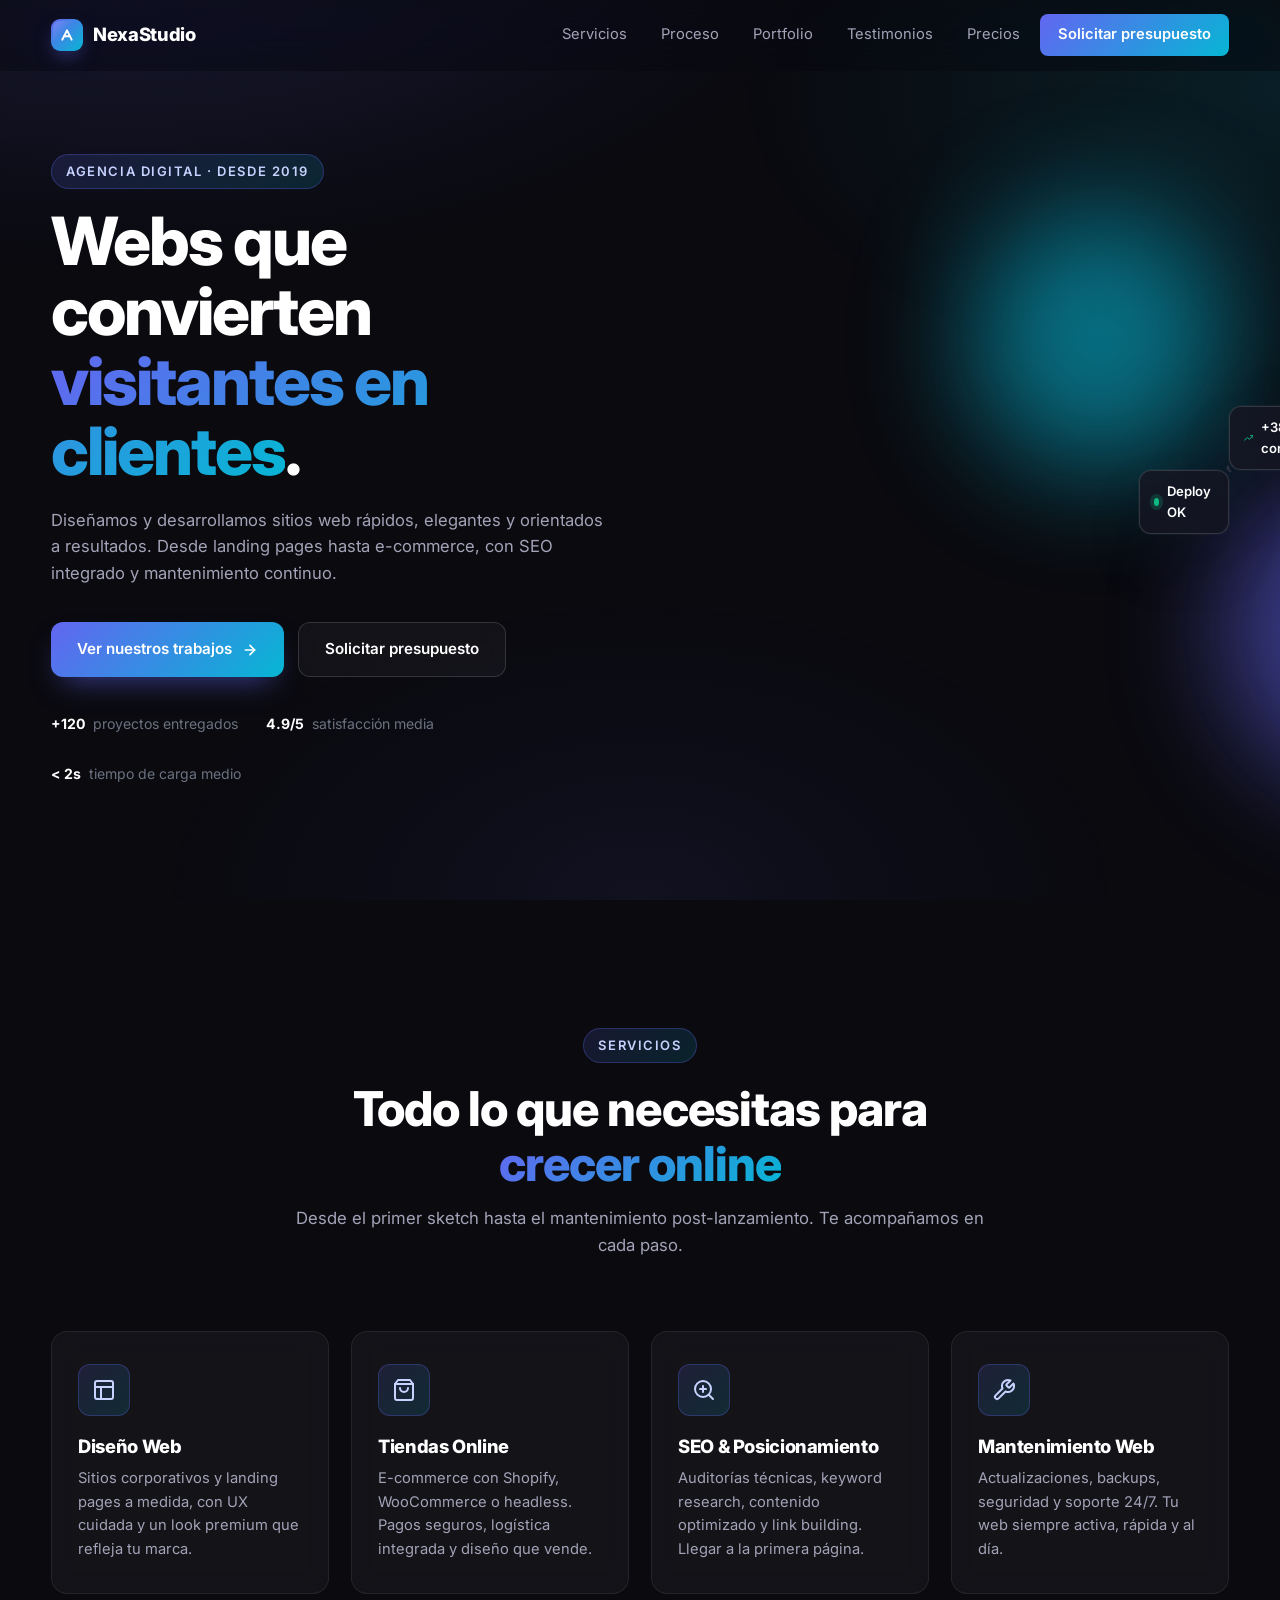
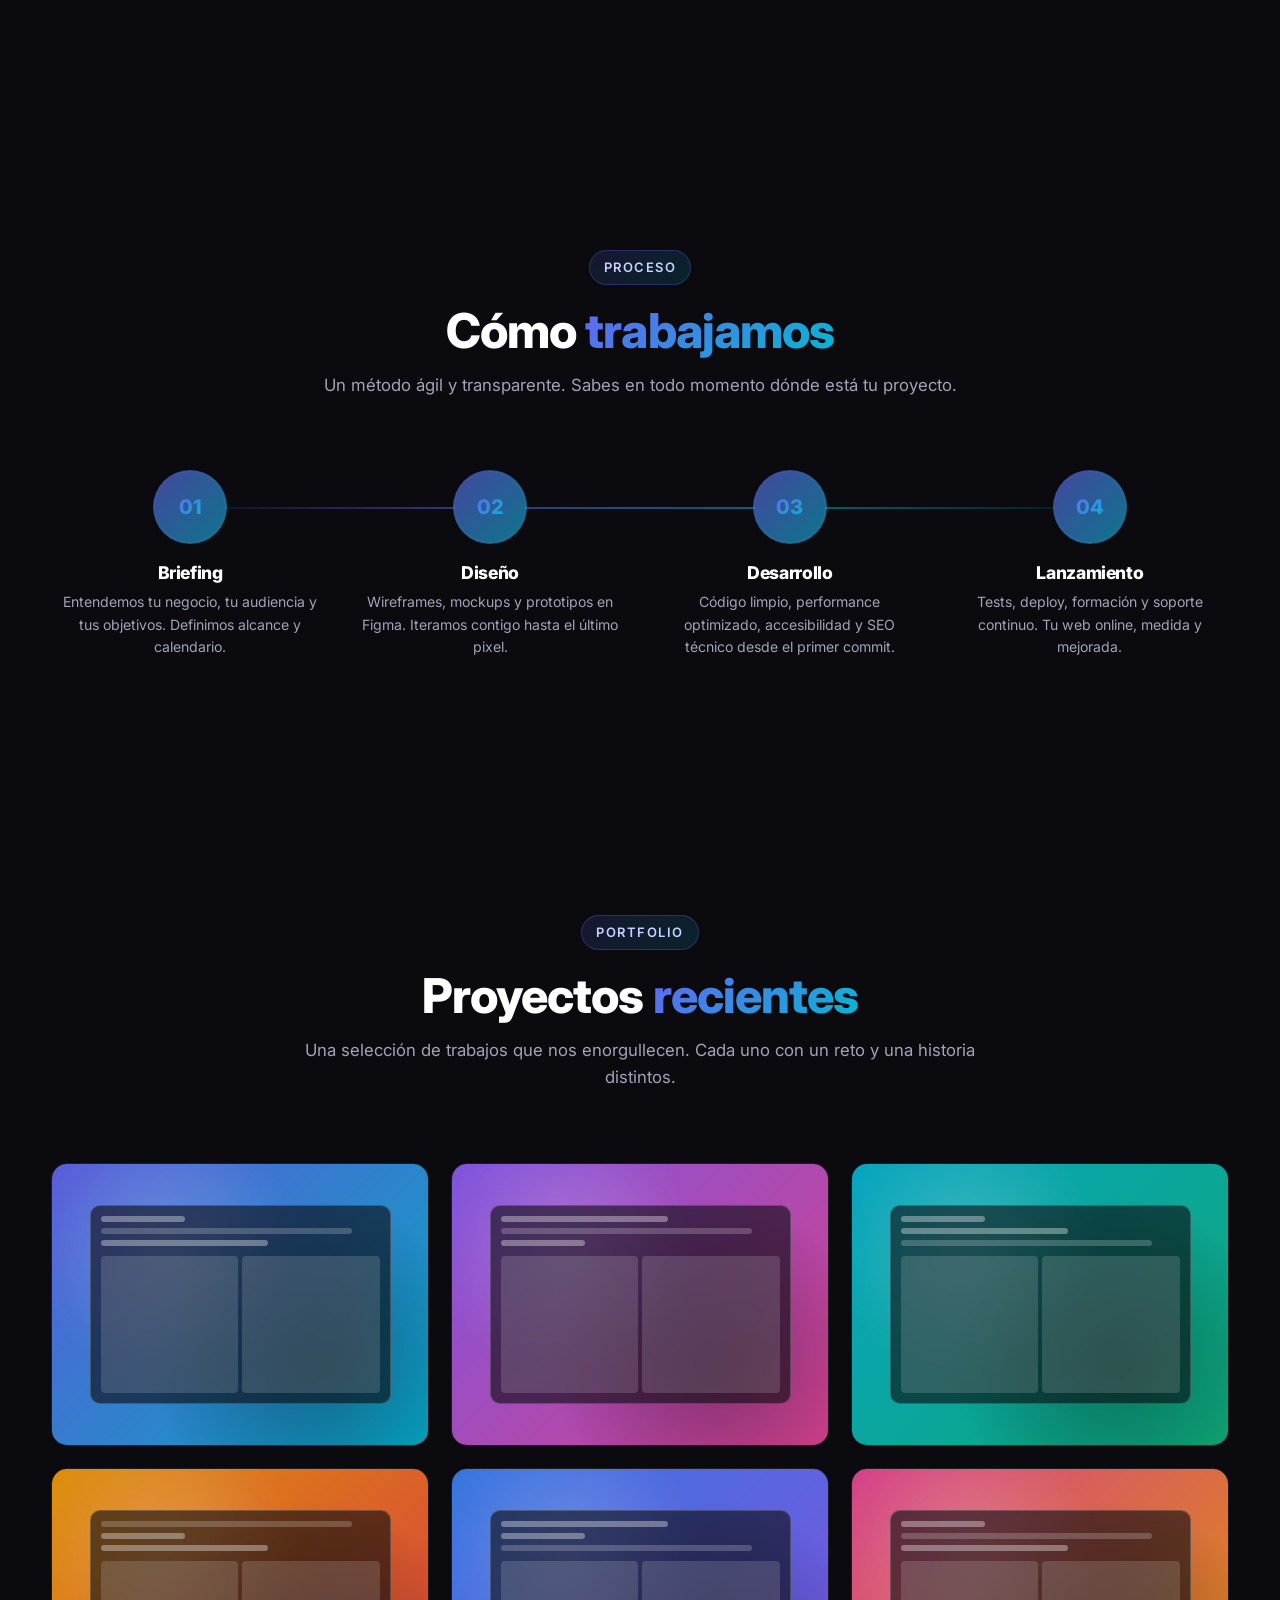
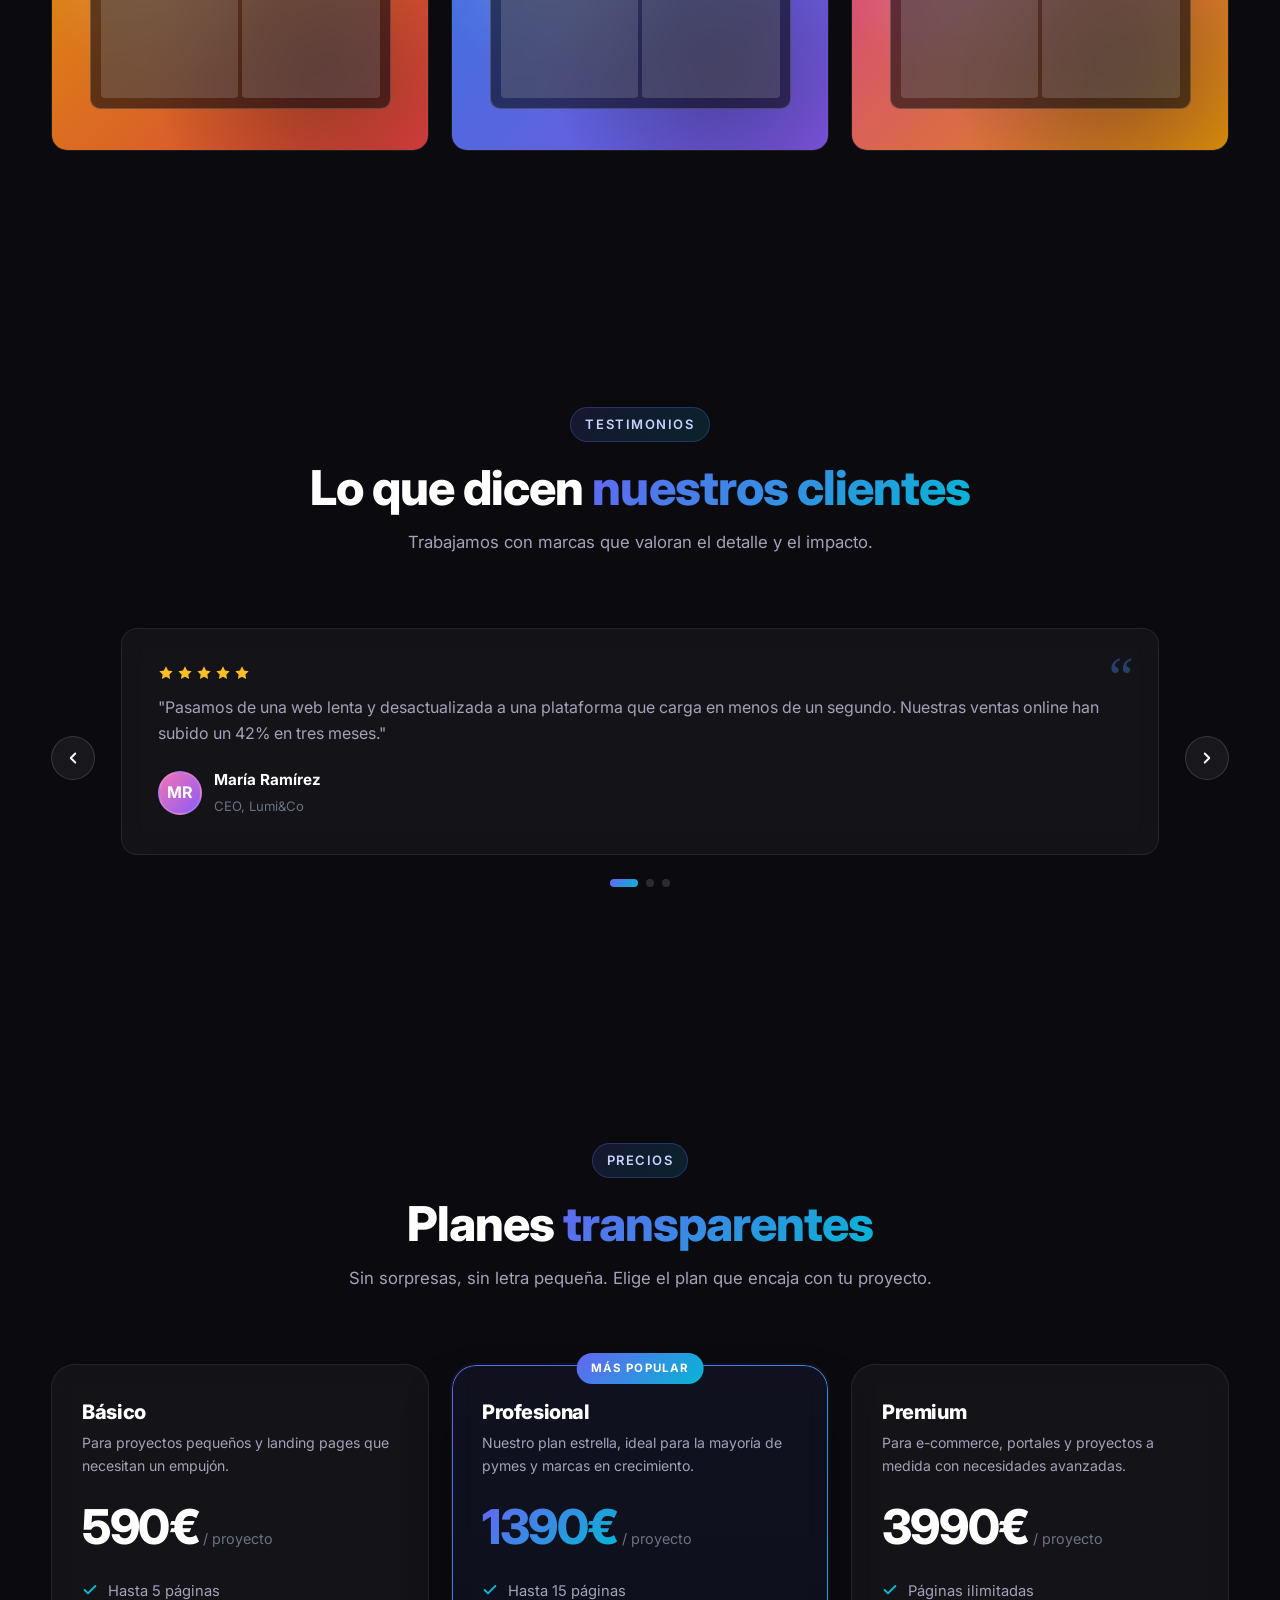
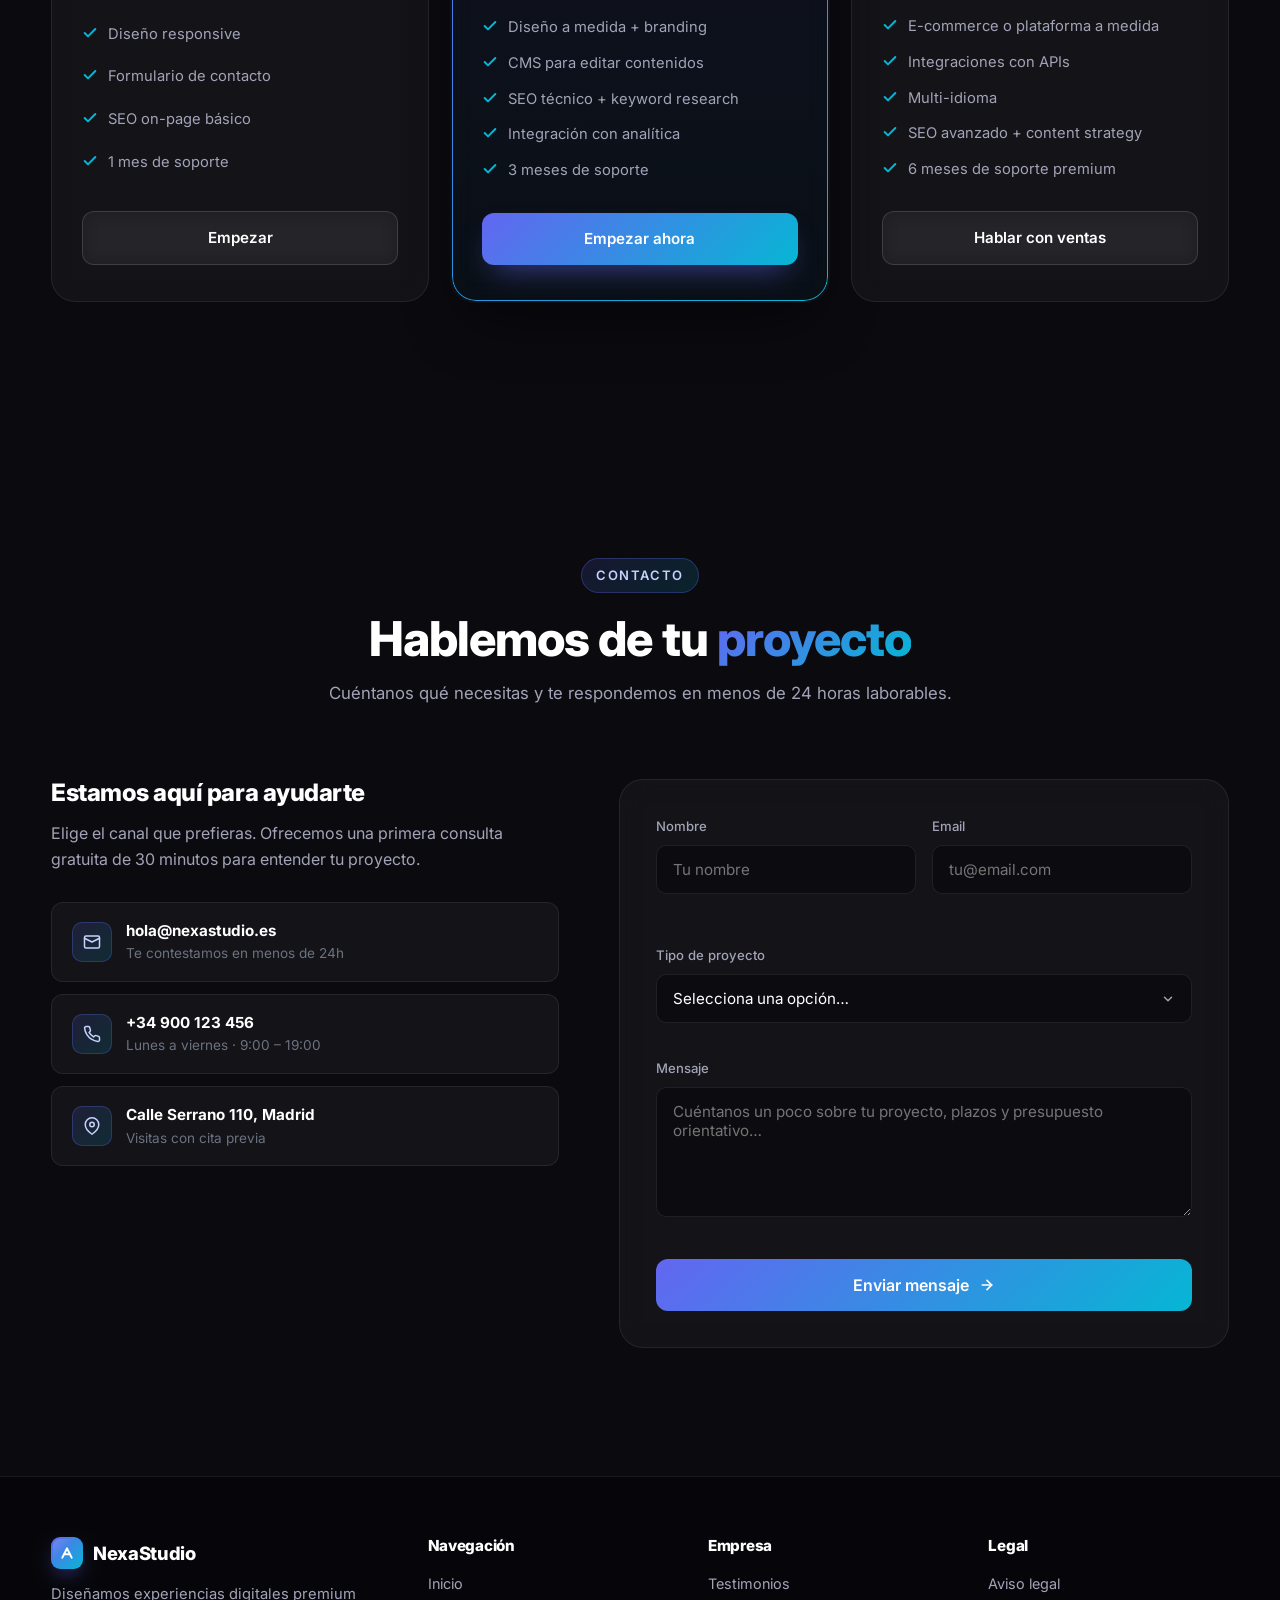
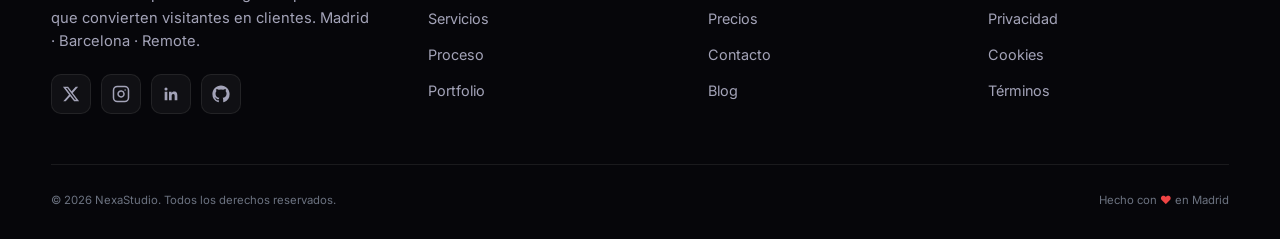
==== index.html @ e0f40f03 "primera version" ====
<!DOCTYPE html>
<html lang="es">
<head>
  <!-- ================= META ================= -->
  <meta charset="UTF-8" />
  <meta name="viewport" content="width=device-width, initial-scale=1.0" />
  <meta name="theme-color" content="#0a0a0f" />
  <meta name="color-scheme" content="dark" />
  <meta name="description" content="NexaStudio diseña y desarrolla webs premium que convierten visitantes en clientes. Diseño web, e-commerce, SEO y mantenimiento con soporte continuo." />
  <meta name="author" content="NexaStudio" />
  <meta name="robots" content="index, follow" />
  <link rel="canonical" href="https://nexastudio.es/" />

  <!-- Open Graph -->
  <meta property="og:type" content="website" />
  <meta property="og:url" content="https://nexastudio.es/" />
  <meta property="og:title" content="NexaStudio · Webs que convierten visitantes en clientes" />
  <meta property="og:description" content="Agencia digital premium. Diseñamos, desarrollamos y posicionamos webs que generan resultados." />
  <meta property="og:image" content="https://nexastudio.es/assets/images/og-cover.png" />
  <meta property="og:locale" content="es_ES" />
  <meta property="og:site_name" content="NexaStudio" />

  <!-- Twitter -->
  <meta name="twitter:card" content="summary_large_image" />
  <meta name="twitter:site" content="@nexastudio" />
  <meta name="twitter:title" content="NexaStudio · Webs que convierten visitantes en clientes" />
  <meta name="twitter:description" content="Agencia digital premium. Diseñamos webs que generan resultados." />
  <meta name="twitter:image" content="https://nexastudio.es/assets/images/og-cover.png" />

  <title>NexaStudio · Webs que convierten visitantes en clientes</title>

  <!-- ================= FAVICON (inline SVG, zero requests) ================= -->
  <link rel="icon" type="image/svg+xml" href="data:image/svg+xml;utf8,<svg xmlns='http://www.w3.org/2000/svg' viewBox='0 0 32 32'><defs><linearGradient id='g' x1='0' y1='0' x2='1' y2='1'><stop offset='0' stop-color='%236366f1'/><stop offset='1' stop-color='%2306b6d4'/></linearGradient></defs><rect width='32' height='32' rx='8' fill='url(%23g)'/><path d='M8 24 L16 8 L24 24 M11 19 L21 19' stroke='white' stroke-width='3' stroke-linecap='round' stroke-linejoin='round' fill='none'/></svg>" />

  <!-- ================= FONT PRELOAD (font-display: swap) ================= -->
  <link rel="preconnect" href="https://fonts.googleapis.com" />
  <link rel="preconnect" href="https://fonts.gstatic.com" crossorigin />
  <link rel="preload" as="style" href="https://fonts.googleapis.com/css2?family=Inter:wght@400;500;600;700;800&display=swap" />
  <link rel="stylesheet" href="https://fonts.googleapis.com/css2?family=Inter:wght@400;500;600;700;800&display=swap" media="print" onload="this.media='all'" />
  <noscript><link rel="stylesheet" href="https://fonts.googleapis.com/css2?family=Inter:wght@400;500;600;700;800&display=swap" /></noscript>

  <!-- ================= CRITICAL CSS (above-the-fold only) ================= -->
  <style>
    *,*::before,*::after{box-sizing:border-box;margin:0;padding:0}
    html{scroll-behavior:smooth;scroll-padding-top:80px}
    :root{
      --bg:#0a0a0f;--bg-2:#11111a;--bg-3:#161622;
      --text:#fff;--text-dim:#a3a3b8;--text-muted:#6b7280;
      --border:rgba(255,255,255,.08);--border-bright:rgba(255,255,255,.14);
      --brand-1:#6366f1;--brand-2:#06b6d4;
      --brand-grad:linear-gradient(135deg,#6366f1 0%,#06b6d4 100%);
      --brand-grad-soft:linear-gradient(135deg,rgba(99,102,241,.15),rgba(6,182,212,.15));
      --glass:rgba(255,255,255,.04);--glass-strong:rgba(255,255,255,.06);
      --radius-sm:10px;--radius:16px;--radius-lg:24px;
      --shadow-lg:0 30px 60px -20px rgba(0,0,0,.5),0 0 0 1px rgba(255,255,255,.04);
      --ease:cubic-bezier(.22,.61,.36,1);
    }
    body{font-family:'Inter',-apple-system,BlinkMacSystemFont,'Segoe UI',sans-serif;background:var(--bg);color:var(--text);line-height:1.6;overflow-x:hidden;-webkit-font-smoothing:antialiased;-moz-osx-font-smoothing:grayscale}
    body::before{content:"";position:fixed;inset:0;background:radial-gradient(1200px 600px at 10% -10%,rgba(99,102,241,.18),transparent 60%),radial-gradient(900px 500px at 100% 10%,rgba(6,182,212,.12),transparent 60%),radial-gradient(800px 500px at 50% 100%,rgba(99,102,241,.08),transparent 60%);z-index:-1;pointer-events:none}
    img{max-width:100%;display:block}
    a{color:inherit;text-decoration:none}
    button{font-family:inherit;cursor:pointer;border:none;background:none;color:inherit}
    .container{width:min(1200px,92%);margin-inline:auto}
    h1,h2,h3,h4{font-weight:800;letter-spacing:-.02em;line-height:1.15}
    .grad{background:var(--brand-grad);-webkit-background-clip:text;background-clip:text;-webkit-text-fill-color:transparent;color:transparent}

    /* Navbar (critical) */
    .nav{position:fixed;top:0;left:0;right:0;z-index:100;padding:14px 0;background:rgba(10,10,15,.55);backdrop-filter:saturate(160%) blur(18px);-webkit-backdrop-filter:saturate(160%) blur(18px);border-bottom:1px solid transparent;transition:background .3s var(--ease),border-color .3s var(--ease),padding .3s var(--ease)}
    .nav.is-scrolled{background:rgba(10,10,15,.78);border-bottom-color:var(--border);padding:10px 0}
    .nav-inner{display:flex;align-items:center;justify-content:space-between;gap:24px}
    .brand{display:flex;align-items:center;gap:10px;font-weight:800;font-size:1.15rem;letter-spacing:-.02em}
    .brand-logo{width:32px;height:32px;border-radius:9px;background:var(--brand-grad);display:grid;place-items:center;box-shadow:0 8px 20px -6px rgba(99,102,241,.6);position:relative}
    .brand-logo::after{content:"";position:absolute;inset:2px;border-radius:7px;background:linear-gradient(135deg,rgba(255,255,255,.18),transparent 40%)}
    .brand-logo svg{position:relative;z-index:1}
    .nav-links{display:flex;gap:6px;align-items:center;list-style:none}
    .nav-links a{position:relative;display:block;padding:8px 14px;font-size:.92rem;color:var(--text-dim);border-radius:8px;transition:color .2s var(--ease)}
    .nav-links a:hover,.nav-links a.is-active{color:#fff}
    .nav-links a.is-active::after{content:"";position:absolute;left:14px;right:14px;bottom:2px;height:2px;background:var(--brand-grad);border-radius:2px}
    .nav-cta{padding:9px 18px!important;border-radius:10px;background:var(--brand-grad);color:#fff!important;font-weight:600;transition:transform .2s var(--ease),box-shadow .2s var(--ease)}
    .nav-cta:hover{transform:translateY(-1px);box-shadow:0 10px 25px -10px rgba(99,102,241,.7)}
    .nav-cta::after{display:none!important}
    .burger{display:none;width:40px;height:40px;border-radius:10px;border:1px solid var(--border);background:var(--glass);place-items:center}
    .burger span{display:block;width:18px;height:2px;background:#fff;position:relative;transition:.3s}
    .burger span::before,.burger span::after{content:"";position:absolute;left:0;width:18px;height:2px;background:#fff;transition:.3s}
    .burger span::before{top:-6px}.burger span::after{top:6px}
    .nav.is-open .burger span{background:transparent}
    .nav.is-open .burger span::before{top:0;transform:rotate(45deg)}
    .nav.is-open .burger span::after{top:0;transform:rotate(-45deg)}

    /* Hero (critical) */
    .hero{min-height:100vh;display:grid;align-items:center;padding:120px 0 80px;position:relative;overflow:hidden}
    .hero-grid{display:grid;grid-template-columns:1.05fr .95fr;gap:60px;align-items:center}
    .eyebrow{display:inline-block;font-size:13px;font-weight:600;letter-spacing:.12em;text-transform:uppercase;padding:6px 14px;border-radius:999px;background:var(--brand-grad-soft);color:#c7d2fe;border:1px solid rgba(99,102,241,.3);margin-bottom:18px}
    .hero-title{font-size:clamp(2.5rem,5.2vw,4.4rem);line-height:1.05;margin-bottom:20px;letter-spacing:-.03em}
    .hero-sub{font-size:clamp(1rem,1.3vw,1.15rem);color:var(--text-dim);max-width:560px;margin-bottom:36px}
    .hero-ctas{display:flex;gap:14px;flex-wrap:wrap;margin-bottom:36px}
    .hero-meta{display:flex;gap:28px;flex-wrap:wrap;font-size:.88rem;color:var(--text-muted)}
    .hero-meta>div{display:flex;align-items:center;gap:8px}
    .hero-meta strong{color:#fff;font-weight:700}
    .btn{display:inline-flex;align-items:center;gap:10px;padding:14px 26px;border-radius:12px;font-weight:600;font-size:.95rem;transition:transform .2s var(--ease),box-shadow .2s var(--ease),background .2s var(--ease);white-space:nowrap}
    .btn-primary{background:var(--brand-grad);color:#fff;box-shadow:0 14px 30px -12px rgba(99,102,241,.6)}
    .btn-primary:hover{transform:translateY(-2px);box-shadow:0 18px 40px -12px rgba(99,102,241,.8)}
    .btn-ghost{background:var(--glass);border:1px solid var(--border-bright);color:#fff;backdrop-filter:blur(10px)}
    .btn-ghost:hover{background:var(--glass-strong);transform:translateY(-2px)}
    .btn svg{transition:transform .2s var(--ease)}
    .btn:hover svg{transform:translateX(3px)}

    /* Hero visual (critical) */
    .hero-visual{position:relative;aspect-ratio:1/1;max-width:560px;margin-left:auto}
    .orb{position:absolute;border-radius:50%;filter:blur(60px);opacity:.6;pointer-events:none;will-change:transform}
    .orb-1{width:320px;height:320px;background:#6366f1;top:10%;left:10%;animation:float1 10s ease-in-out infinite}
    .orb-2{width:260px;height:260px;background:#06b6d4;bottom:10%;right:5%;animation:float2 12s ease-in-out infinite}
    @keyframes float1{0%,100%{transform:translate3d(0,0,0)}50%{transform:translate3d(20px,-30px,0)}}
    @keyframes float2{0%,100%{transform:translate3d(0,0,0)}50%{transform:translate3d(-25px,20px,0)}}
    .device{position:absolute;border-radius:16px;background:var(--bg-3);border:1px solid var(--border-bright);box-shadow:var(--shadow-lg);overflow:hidden;will-change:transform}
    .device-laptop{width:78%;aspect-ratio:16/10;top:18%;left:0;animation:floatDev 6s ease-in-out infinite}
    .device-phone{width:22%;aspect-ratio:9/18;bottom:4%;right:4%;border-radius:22px;animation:floatDev2 6s ease-in-out infinite .8s}
    @keyframes floatDev{0%,100%{transform:perspective(900px) rotateY(-8deg) rotateX(3deg) translateY(0)}50%{transform:perspective(900px) rotateY(-8deg) rotateX(3deg) translateY(-12px)}}
    @keyframes floatDev2{0%,100%{transform:perspective(900px) rotateY(12deg) rotateX(-2deg) translateY(0)}50%{transform:perspective(900px) rotateY(12deg) rotateX(-2deg) translateY(10px)}}
    .device-bar{height:22px;display:flex;align-items:center;gap:6px;padding:0 10px;background:rgba(255,255,255,.03);border-bottom:1px solid var(--border)}
    .device-bar span{width:8px;height:8px;border-radius:50%;background:#3f3f54}
    .device-bar span:first-child{background:#ef4444}
    .device-bar span:nth-child(2){background:#f59e0b}
    .device-bar span:nth-child(3){background:#10b981}
    .device-content{padding:14px;display:grid;gap:8px}
    .bar{height:10px;border-radius:5px;background:linear-gradient(90deg,rgba(99,102,241,.6),rgba(6,182,212,.4))}
    .bar.sm{width:40%}.bar.md{width:65%;background:rgba(255,255,255,.08)}
    .bar.lg{width:90%;background:rgba(255,255,255,.06)}
    .bar.xl{height:60px;border-radius:10px;background:linear-gradient(135deg,rgba(99,102,241,.3),rgba(6,182,212,.2))}
    .grid-2{display:grid;grid-template-columns:1fr 1fr;gap:8px;margin-top:6px}
    .tile{aspect-ratio:1;border-radius:8px;background:linear-gradient(135deg,rgba(99,102,241,.2),rgba(6,182,212,.12));border:1px solid var(--border)}
    .floating-chip{position:absolute;padding:10px 14px;border-radius:12px;background:rgba(22,22,34,.8);backdrop-filter:blur(14px);border:1px solid var(--border-bright);font-size:.82rem;font-weight:600;display:flex;align-items:center;gap:8px;box-shadow:var(--shadow-lg)}
    .floating-chip.top{top:6%;right:-4%;animation:floatChip 5s ease-in-out infinite}
    .floating-chip.bottom{bottom:8%;left:-6%;animation:floatChip 5s ease-in-out infinite 1.5s}
    @keyframes floatChip{0%,100%{transform:translateY(0)}50%{transform:translateY(-10px)}}
    .dot{width:8px;height:8px;border-radius:50%;background:#10b981;box-shadow:0 0 0 4px rgba(16,185,129,.2)}
    .particles{position:absolute;inset:0;overflow:hidden;pointer-events:none}

    /* Reveal base (critical so nothing flashes) */
    .reveal{opacity:0;transform:translate3d(0,30px,0);transition:opacity .7s var(--ease),transform .7s var(--ease)}
    .reveal.is-visible{opacity:1;transform:translate3d(0,0,0)}

    @media (max-width:980px){
      .hero-grid{grid-template-columns:1fr;gap:40px;text-align:center}
      .hero-sub{margin-inline:auto}.hero-ctas,.hero-meta{justify-content:center}
      .hero-visual{margin:0 auto;max-width:480px}
    }
    @media (max-width:720px){
      .nav-links{display:none;position:absolute;top:100%;left:12px;right:12px;flex-direction:column;align-items:stretch;padding:16px;background:rgba(10,10,15,.95);border:1px solid var(--border);border-radius:14px;backdrop-filter:blur(18px);margin-top:10px;gap:4px}
      .nav.is-open .nav-links{display:flex}
      .nav-links a{width:100%}.nav-cta{width:100%;text-align:center;justify-content:center}
      .burger{display:grid}
    }
    @media (prefers-reduced-motion:reduce){
      *,*::before,*::after{animation-duration:.01ms!important;animation-iteration-count:1!important;transition-duration:.01ms!important;scroll-behavior:auto!important}
      .reveal{opacity:1;transform:none}
    }
  </style>

  <!-- ================= CSS STYLESHEETS ================= -->
  <link rel="stylesheet" href="assets/css/main.css" />
  <link rel="stylesheet" href="assets/css/components.css" />
  <link rel="stylesheet" href="assets/css/sections.css" />
  <link rel="stylesheet" href="assets/css/animations.css" />

  <!-- ================= JSON-LD (SEO) ================= -->
  <script type="application/ld+json">
  {
    "@context": "https://schema.org",
    "@type": "Organization",
    "name": "NexaStudio",
    "url": "https://nexastudio.es/",
    "logo": "https://nexastudio.es/assets/images/logo.svg",
    "description": "Agencia digital especializada en diseño web, e-commerce, SEO y mantenimiento.",
    "sameAs": [
      "https://twitter.com/nexastudio",
      "https://www.instagram.com/nexastudio",
      "https://www.linkedin.com/company/nexastudio"
    ],
    "contactPoint": {
      "@type": "ContactPoint",
      "telephone": "+34-900-123-456",
      "contactType": "customer service",
      "email": "hola@nexastudio.es",
      "availableLanguage": ["Spanish", "English"]
    }
  }
  </script>
</head>

<body>

<!-- ========================================================== -->
<!-- SECTION: NAVBAR (header)                                    -->
<!-- ========================================================== -->
<header class="nav" id="nav" role="banner">
  <div class="container nav-inner">
    <a href="#hero" class="brand" aria-label="NexaStudio — inicio">
      <span class="brand-logo" aria-hidden="true">
        <svg width="16" height="16" viewBox="0 0 24 24" fill="none" stroke="#fff" stroke-width="3" stroke-linecap="round" stroke-linejoin="round" focusable="false">
          <path d="M5 19 L12 5 L19 19"/><path d="M8 14 L16 14"/>
        </svg>
      </span>
      NexaStudio
    </a>
    <nav aria-label="Navegación principal">
      <ul class="nav-links" id="navLinks">
        <li><a href="#servicios">Servicios</a></li>
        <li><a href="#proceso">Proceso</a></li>
        <li><a href="#portfolio">Portfolio</a></li>
        <li><a href="#testimonios">Testimonios</a></li>
        <li><a href="#precios">Precios</a></li>
        <li><a href="#contacto" class="nav-cta">Solicitar presupuesto</a></li>
      </ul>
    </nav>
    <button class="burger" id="burger" aria-label="Abrir menú" aria-expanded="false" aria-controls="navLinks"><span></span></button>
  </div>
</header>

<main id="main">

<!-- ========================================================== -->
<!-- SECTION: HERO                                               -->
<!-- ========================================================== -->
<section class="hero" id="hero" aria-labelledby="hero-title">
  <div class="particles" id="particles" aria-hidden="true"></div>
  <div class="container hero-grid">
    <div class="hero-copy">
      <span class="eyebrow reveal">Agencia digital · Desde 2019</span>
      <h1 id="hero-title" class="hero-title reveal">Webs que convierten <span class="grad">visitantes en clientes</span>.</h1>
      <p class="hero-sub reveal reveal--d1">Diseñamos y desarrollamos sitios web rápidos, elegantes y orientados a resultados. Desde landing pages hasta e-commerce, con SEO integrado y mantenimiento continuo.</p>
      <div class="hero-ctas reveal reveal--d2">
        <a href="#portfolio" class="btn btn-primary">
          Ver nuestros trabajos
          <svg width="16" height="16" viewBox="0 0 24 24" fill="none" stroke="currentColor" stroke-width="2.5" stroke-linecap="round" stroke-linejoin="round" aria-hidden="true" focusable="false"><path d="M5 12h14"/><path d="m12 5 7 7-7 7"/></svg>
        </a>
        <a href="#contacto" class="btn btn-ghost">Solicitar presupuesto</a>
      </div>
      <div class="hero-meta reveal reveal--d3" aria-label="Cifras destacadas">
        <div><strong>+120</strong> proyectos entregados</div>
        <div><strong>4.9/5</strong> satisfacción media</div>
        <div><strong>&lt; 2s</strong> tiempo de carga medio</div>
      </div>
    </div>

    <div class="hero-visual reveal reveal--d2" aria-hidden="true">
      <span class="orb orb-1"></span>
      <span class="orb orb-2"></span>

      <div class="device device-laptop">
        <div class="device-bar"><span></span><span></span><span></span></div>
        <div class="device-content">
          <div class="bar sm"></div><div class="bar lg"></div><div class="bar md"></div>
          <div class="bar xl"></div>
          <div class="grid-2"><div class="tile"></div><div class="tile"></div></div>
        </div>
      </div>

      <div class="device device-phone">
        <div class="device-content">
          <div class="bar sm"></div><div class="bar md"></div><div class="bar xl"></div><div class="bar md"></div>
        </div>
      </div>

      <div class="floating-chip top"><span class="dot"></span> Deploy OK</div>
      <div class="floating-chip bottom">
        <svg width="14" height="14" viewBox="0 0 24 24" fill="none" stroke="#10b981" stroke-width="2.5" stroke-linecap="round" stroke-linejoin="round" aria-hidden="true" focusable="false"><path d="M23 6l-9.5 9.5-5-5L1 18"/><path d="M17 6h6v6"/></svg>
        +38% conversión
      </div>
    </div>
  </div>
</section>

<!-- ========================================================== -->
<!-- SECTION: SERVICIOS                                          -->
<!-- ========================================================== -->
<section id="servicios" aria-labelledby="servicios-title">
  <div class="container">
    <header class="section-head reveal">
      <span class="eyebrow">Servicios</span>
      <h2 id="servicios-title">Todo lo que necesitas para <span class="grad">crecer online</span></h2>
      <p class="sub">Desde el primer sketch hasta el mantenimiento post-lanzamiento. Te acompañamos en cada paso.</p>
    </header>
    <div class="services-grid">
      <article class="service-card reveal">
        <div class="service-icon" aria-hidden="true">
          <svg width="24" height="24" viewBox="0 0 24 24" fill="none" stroke="currentColor" stroke-width="2" stroke-linecap="round" stroke-linejoin="round" focusable="false">
            <rect x="3" y="3" width="18" height="18" rx="2"/><path d="M3 9h18"/><path d="M9 21V9"/>
          </svg>
        </div>
        <h3>Diseño Web</h3>
        <p>Sitios corporativos y landing pages a medida, con UX cuidada y un look premium que refleja tu marca.</p>
      </article>
      <article class="service-card reveal reveal--d1">
        <div class="service-icon" aria-hidden="true">
          <svg width="24" height="24" viewBox="0 0 24 24" fill="none" stroke="currentColor" stroke-width="2" stroke-linecap="round" stroke-linejoin="round" focusable="false">
            <path d="M6 2 3 6v14a2 2 0 0 0 2 2h14a2 2 0 0 0 2-2V6l-3-4Z"/><path d="M3 6h18"/><path d="M16 10a4 4 0 0 1-8 0"/>
          </svg>
        </div>
        <h3>Tiendas Online</h3>
        <p>E-commerce con Shopify, WooCommerce o headless. Pagos seguros, logística integrada y diseño que vende.</p>
      </article>
      <article class="service-card reveal reveal--d2">
        <div class="service-icon" aria-hidden="true">
          <svg width="24" height="24" viewBox="0 0 24 24" fill="none" stroke="currentColor" stroke-width="2" stroke-linecap="round" stroke-linejoin="round" focusable="false">
            <circle cx="11" cy="11" r="8"/><path d="m21 21-4.3-4.3"/><path d="M8 11h6"/><path d="M11 8v6"/>
          </svg>
        </div>
        <h3>SEO &amp; Posicionamiento</h3>
        <p>Auditorías técnicas, keyword research, contenido optimizado y link building. Llegar a la primera página.</p>
      </article>
      <article class="service-card reveal reveal--d3">
        <div class="service-icon" aria-hidden="true">
          <svg width="24" height="24" viewBox="0 0 24 24" fill="none" stroke="currentColor" stroke-width="2" stroke-linecap="round" stroke-linejoin="round" focusable="false">
            <path d="M14.7 6.3a1 1 0 0 0 0 1.4l1.6 1.6a1 1 0 0 0 1.4 0l3.77-3.77a6 6 0 0 1-7.94 7.94l-6.91 6.91a2.12 2.12 0 0 1-3-3l6.91-6.91a6 6 0 0 1 7.94-7.94l-3.76 3.76z"/>
          </svg>
        </div>
        <h3>Mantenimiento Web</h3>
        <p>Actualizaciones, backups, seguridad y soporte 24/7. Tu web siempre activa, rápida y al día.</p>
      </article>
    </div>
  </div>
</section>

<!-- ========================================================== -->
<!-- SECTION: PROCESO                                            -->
<!-- ========================================================== -->
<section id="proceso" aria-labelledby="proceso-title">
  <div class="container">
    <header class="section-head reveal">
      <span class="eyebrow">Proceso</span>
      <h2 id="proceso-title">Cómo <span class="grad">trabajamos</span></h2>
      <p class="sub">Un método ágil y transparente. Sabes en todo momento dónde está tu proyecto.</p>
    </header>
    <ol class="timeline">
      <li class="step reveal">
        <div class="step-num" aria-hidden="true"><span>01</span></div>
        <h3>Briefing</h3>
        <p>Entendemos tu negocio, tu audiencia y tus objetivos. Definimos alcance y calendario.</p>
      </li>
      <li class="step reveal reveal--d1">
        <div class="step-num" aria-hidden="true"><span>02</span></div>
        <h3>Diseño</h3>
        <p>Wireframes, mockups y prototipos en Figma. Iteramos contigo hasta el último pixel.</p>
      </li>
      <li class="step reveal reveal--d2">
        <div class="step-num" aria-hidden="true"><span>03</span></div>
        <h3>Desarrollo</h3>
        <p>Código limpio, performance optimizado, accesibilidad y SEO técnico desde el primer commit.</p>
      </li>
      <li class="step reveal reveal--d3">
        <div class="step-num" aria-hidden="true"><span>04</span></div>
        <h3>Lanzamiento</h3>
        <p>Tests, deploy, formación y soporte continuo. Tu web online, medida y mejorada.</p>
      </li>
    </ol>
  </div>
</section>

<!-- ========================================================== -->
<!-- SECTION: PORTFOLIO                                          -->
<!-- ========================================================== -->
<section id="portfolio" aria-labelledby="portfolio-title">
  <div class="container">
    <header class="section-head reveal">
      <span class="eyebrow">Portfolio</span>
      <h2 id="portfolio-title">Proyectos <span class="grad">recientes</span></h2>
      <p class="sub">Una selección de trabajos que nos enorgullecen. Cada uno con un reto y una historia distintos.</p>
    </header>
    <div class="portfolio-grid">
      <a href="https://www.areadeventilacion.com" target="_blank" rel="noopener noreferrer" class="project reveal" style="--c1:#6366f1;--c2:#06b6d4" aria-label="Área de Ventilación — Especialistas en sistemas de ventilación">
        <div class="project-thumb"><div class="mini-site" aria-hidden="true"><div class="b w30"></div><div class="b w90"></div><div class="b w60"></div><div class="g2"><div></div><div></div></div></div></div>
        <div class="project-info"><span class="project-tag">E-commerce</span><h3>Área de Ventilación</h3><p>Tienda online especializada en sistemas de ventilación premium con catálogo completo.</p></div>
      </a>
      <a href="#" class="project reveal reveal--d1" style="--c1:#8b5cf6;--c2:#ec4899" aria-label="FlowBoard — SaaS de gestión de proyectos">
        <div class="project-thumb"><div class="mini-site" aria-hidden="true"><div class="b w60"></div><div class="b w90"></div><div class="b w30"></div><div class="g2"><div></div><div></div></div></div></div>
        <div class="project-info"><span class="project-tag">SaaS</span><h3>FlowBoard</h3><p>Plataforma de gestión de proyectos. Landing + onboarding completo.</p></div>
      </a>
      <a href="#" class="project reveal reveal--d2" style="--c1:#06b6d4;--c2:#10b981" aria-label="Verdana Bistró — Restaurante con reservas online">
        <div class="project-thumb"><div class="mini-site" aria-hidden="true"><div class="b w30"></div><div class="b w60"></div><div class="b w90"></div><div class="g2"><div></div><div></div></div></div></div>
        <div class="project-info"><span class="project-tag">Restaurante</span><h3>Verdana Bistró</h3><p>Web con reservas online e integración con TheFork.</p></div>
      </a>
      <a href="#" class="project reveal" style="--c1:#f59e0b;--c2:#ef4444" aria-label="Marbella Homes — Portal inmobiliario">
        <div class="project-thumb"><div class="mini-site" aria-hidden="true"><div class="b w90"></div><div class="b w30"></div><div class="b w60"></div><div class="g2"><div></div><div></div></div></div></div>
        <div class="project-info"><span class="project-tag">Inmobiliaria</span><h3>Marbella Homes</h3><p>Portal inmobiliario con buscador avanzado y tours 360°.</p></div>
      </a>
      <a href="#" class="project reveal reveal--d1" style="--c1:#3b82f6;--c2:#8b5cf6" aria-label="Atlas Consulting — Web corporativa multi-idioma">
        <div class="project-thumb"><div class="mini-site" aria-hidden="true"><div class="b w60"></div><div class="b w30"></div><div class="b w90"></div><div class="g2"><div></div><div></div></div></div></div>
        <div class="project-info"><span class="project-tag">Corporativa</span><h3>Atlas Consulting</h3><p>Consultora estratégica. Identidad digital premium y multi-idioma.</p></div>
      </a>
      <a href="#" class="project reveal reveal--d2" style="--c1:#ec4899;--c2:#f59e0b" aria-label="PulseFit — Cadena de gimnasios">
        <div class="project-thumb"><div class="mini-site" aria-hidden="true"><div class="b w30"></div><div class="b w90"></div><div class="b w60"></div><div class="g2"><div></div><div></div></div></div></div>
        <div class="project-info"><span class="project-tag">Fitness</span><h3>PulseFit</h3><p>Cadena de gimnasios. Reservas de clases y pagos recurrentes.</p></div>
      </a>
    </div>
  </div>
</section>

<!-- ========================================================== -->
<!-- SECTION: TESTIMONIOS (carousel)                             -->
<!-- ========================================================== -->
<section id="testimonios" aria-labelledby="testimonios-title">
  <div class="container">
    <header class="section-head reveal">
      <span class="eyebrow">Testimonios</span>
      <h2 id="testimonios-title">Lo que dicen <span class="grad">nuestros clientes</span></h2>
      <p class="sub">Trabajamos con marcas que valoran el detalle y el impacto.</p>
    </header>

    <div class="carousel reveal" data-carousel aria-roledescription="carrusel" aria-label="Testimonios de clientes">
      <button class="carousel-btn carousel-btn--prev" data-carousel-prev aria-label="Testimonio anterior">
        <svg width="18" height="18" viewBox="0 0 24 24" fill="none" stroke="currentColor" stroke-width="2.5" stroke-linecap="round" stroke-linejoin="round" aria-hidden="true" focusable="false"><path d="m15 18-6-6 6-6"/></svg>
      </button>

      <div class="carousel-viewport">
        <ul class="carousel-track" data-carousel-track>
          <li class="carousel-slide" aria-roledescription="slide" aria-label="1 de 3">
            <article class="testimonial">
              <div class="quote-mark" aria-hidden="true">&ldquo;</div>
              <div class="stars" aria-label="5 de 5 estrellas">
                <svg viewBox="0 0 24 24" width="16" height="16" fill="currentColor" aria-hidden="true" focusable="false"><path d="m12 2 3.09 6.26L22 9.27l-5 4.87 1.18 6.88L12 17.77l-6.18 3.25L7 14.14 2 9.27l6.91-1.01L12 2z"/></svg>
                <svg viewBox="0 0 24 24" width="16" height="16" fill="currentColor" aria-hidden="true" focusable="false"><path d="m12 2 3.09 6.26L22 9.27l-5 4.87 1.18 6.88L12 17.77l-6.18 3.25L7 14.14 2 9.27l6.91-1.01L12 2z"/></svg>
                <svg viewBox="0 0 24 24" width="16" height="16" fill="currentColor" aria-hidden="true" focusable="false"><path d="m12 2 3.09 6.26L22 9.27l-5 4.87 1.18 6.88L12 17.77l-6.18 3.25L7 14.14 2 9.27l6.91-1.01L12 2z"/></svg>
                <svg viewBox="0 0 24 24" width="16" height="16" fill="currentColor" aria-hidden="true" focusable="false"><path d="m12 2 3.09 6.26L22 9.27l-5 4.87 1.18 6.88L12 17.77l-6.18 3.25L7 14.14 2 9.27l6.91-1.01L12 2z"/></svg>
                <svg viewBox="0 0 24 24" width="16" height="16" fill="currentColor" aria-hidden="true" focusable="false"><path d="m12 2 3.09 6.26L22 9.27l-5 4.87 1.18 6.88L12 17.77l-6.18 3.25L7 14.14 2 9.27l6.91-1.01L12 2z"/></svg>
              </div>
              <blockquote>"Pasamos de una web lenta y desactualizada a una plataforma que carga en menos de un segundo. Nuestras ventas online han subido un 42% en tres meses."</blockquote>
              <figcaption class="testimonial-author">
                <span class="avatar avatar--1" aria-hidden="true">MR</span>
                <span class="author-meta"><strong>María Ramírez</strong><span>CEO, Lumi&amp;Co</span></span>
              </figcaption>
            </article>
          </li>

          <li class="carousel-slide" aria-roledescription="slide" aria-label="2 de 3">
            <article class="testimonial">
              <div class="quote-mark" aria-hidden="true">&ldquo;</div>
              <div class="stars" aria-label="5 de 5 estrellas">
                <svg viewBox="0 0 24 24" width="16" height="16" fill="currentColor" aria-hidden="true" focusable="false"><path d="m12 2 3.09 6.26L22 9.27l-5 4.87 1.18 6.88L12 17.77l-6.18 3.25L7 14.14 2 9.27l6.91-1.01L12 2z"/></svg>
                <svg viewBox="0 0 24 24" width="16" height="16" fill="currentColor" aria-hidden="true" focusable="false"><path d="m12 2 3.09 6.26L22 9.27l-5 4.87 1.18 6.88L12 17.77l-6.18 3.25L7 14.14 2 9.27l6.91-1.01L12 2z"/></svg>
                <svg viewBox="0 0 24 24" width="16" height="16" fill="currentColor" aria-hidden="true" focusable="false"><path d="m12 2 3.09 6.26L22 9.27l-5 4.87 1.18 6.88L12 17.77l-6.18 3.25L7 14.14 2 9.27l6.91-1.01L12 2z"/></svg>
                <svg viewBox="0 0 24 24" width="16" height="16" fill="currentColor" aria-hidden="true" focusable="false"><path d="m12 2 3.09 6.26L22 9.27l-5 4.87 1.18 6.88L12 17.77l-6.18 3.25L7 14.14 2 9.27l6.91-1.01L12 2z"/></svg>
                <svg viewBox="0 0 24 24" width="16" height="16" fill="currentColor" aria-hidden="true" focusable="false"><path d="m12 2 3.09 6.26L22 9.27l-5 4.87 1.18 6.88L12 17.77l-6.18 3.25L7 14.14 2 9.27l6.91-1.01L12 2z"/></svg>
              </div>
              <blockquote>"Profesionales de principio a fin. El equipo entendió al vuelo lo que necesitábamos y el resultado superó las expectativas. Recomendados al 100%."</blockquote>
              <figcaption class="testimonial-author">
                <span class="avatar avatar--2" aria-hidden="true">JT</span>
                <span class="author-meta"><strong>Javier Torres</strong><span>Founder, FlowBoard</span></span>
              </figcaption>
            </article>
          </li>

          <li class="carousel-slide" aria-roledescription="slide" aria-label="3 de 3">
            <article class="testimonial">
              <div class="quote-mark" aria-hidden="true">&ldquo;</div>
              <div class="stars" aria-label="5 de 5 estrellas">
                <svg viewBox="0 0 24 24" width="16" height="16" fill="currentColor" aria-hidden="true" focusable="false"><path d="m12 2 3.09 6.26L22 9.27l-5 4.87 1.18 6.88L12 17.77l-6.18 3.25L7 14.14 2 9.27l6.91-1.01L12 2z"/></svg>
                <svg viewBox="0 0 24 24" width="16" height="16" fill="currentColor" aria-hidden="true" focusable="false"><path d="m12 2 3.09 6.26L22 9.27l-5 4.87 1.18 6.88L12 17.77l-6.18 3.25L7 14.14 2 9.27l6.91-1.01L12 2z"/></svg>
                <svg viewBox="0 0 24 24" width="16" height="16" fill="currentColor" aria-hidden="true" focusable="false"><path d="m12 2 3.09 6.26L22 9.27l-5 4.87 1.18 6.88L12 17.77l-6.18 3.25L7 14.14 2 9.27l6.91-1.01L12 2z"/></svg>
                <svg viewBox="0 0 24 24" width="16" height="16" fill="currentColor" aria-hidden="true" focusable="false"><path d="m12 2 3.09 6.26L22 9.27l-5 4.87 1.18 6.88L12 17.77l-6.18 3.25L7 14.14 2 9.27l6.91-1.01L12 2z"/></svg>
                <svg viewBox="0 0 24 24" width="16" height="16" fill="currentColor" aria-hidden="true" focusable="false"><path d="m12 2 3.09 6.26L22 9.27l-5 4.87 1.18 6.88L12 17.77l-6.18 3.25L7 14.14 2 9.27l6.91-1.01L12 2z"/></svg>
              </div>
              <blockquote>"Además del diseño espectacular, el SEO fue un antes y un después. En seis meses estamos posicionados en la primera página para nuestras palabras clave."</blockquote>
              <figcaption class="testimonial-author">
                <span class="avatar avatar--3" aria-hidden="true">SL</span>
                <span class="author-meta"><strong>Sofía López</strong><span>Directora Marketing, Atlas Consulting</span></span>
              </figcaption>
            </article>
          </li>
        </ul>
      </div>

      <button class="carousel-btn carousel-btn--next" data-carousel-next aria-label="Testimonio siguiente">
        <svg width="18" height="18" viewBox="0 0 24 24" fill="none" stroke="currentColor" stroke-width="2.5" stroke-linecap="round" stroke-linejoin="round" aria-hidden="true" focusable="false"><path d="m9 18 6-6-6-6"/></svg>
      </button>

      <div class="carousel-dots" data-carousel-dots role="tablist" aria-label="Ir al testimonio">
        <button class="carousel-dot is-active" data-carousel-dot="0" role="tab" aria-selected="true" aria-label="Testimonio 1"></button>
        <button class="carousel-dot" data-carousel-dot="1" role="tab" aria-selected="false" aria-label="Testimonio 2"></button>
        <button class="carousel-dot" data-carousel-dot="2" role="tab" aria-selected="false" aria-label="Testimonio 3"></button>
      </div>
    </div>
  </div>
</section>

<!-- ========================================================== -->
<!-- SECTION: PRECIOS                                            -->
<!-- ========================================================== -->
<section id="precios" aria-labelledby="precios-title">
  <div class="container">
    <header class="section-head reveal">
      <span class="eyebrow">Precios</span>
      <h2 id="precios-title">Planes <span class="grad">transparentes</span></h2>
      <p class="sub">Sin sorpresas, sin letra pequeña. Elige el plan que encaja con tu proyecto.</p>
    </header>
    <div class="pricing">
      <article class="plan reveal">
        <h3>Básico</h3>
        <p class="plan-desc">Para proyectos pequeños y landing pages que necesitan un empujón.</p>
        <p class="plan-price"><span class="amount">590€</span><span class="per">/ proyecto</span></p>
        <ul class="plan-features">
          <li>Hasta 5 páginas</li>
          <li>Diseño responsive</li>
          <li>Formulario de contacto</li>
          <li>SEO on-page básico</li>
          <li>1 mes de soporte</li>
        </ul>
        <a href="#contacto" class="btn btn-ghost">Empezar</a>
      </article>

      <article class="plan plan--featured reveal reveal--d1">
        <span class="plan-badge">Más popular</span>
        <h3>Profesional</h3>
        <p class="plan-desc">Nuestro plan estrella, ideal para la mayoría de pymes y marcas en crecimiento.</p>
        <p class="plan-price"><span class="amount">1390€</span><span class="per">/ proyecto</span></p>
        <ul class="plan-features">
          <li>Hasta 15 páginas</li>
          <li>Diseño a medida + branding</li>
          <li>CMS para editar contenidos</li>
          <li>SEO técnico + keyword research</li>
          <li>Integración con analítica</li>
          <li>3 meses de soporte</li>
        </ul>
        <a href="#contacto" class="btn btn-primary">Empezar ahora</a>
      </article>

      <article class="plan reveal reveal--d2">
        <h3>Premium</h3>
        <p class="plan-desc">Para e-commerce, portales y proyectos a medida con necesidades avanzadas.</p>
        <p class="plan-price"><span class="amount">3990€</span><span class="per">/ proyecto</span></p>
        <ul class="plan-features">
          <li>Páginas ilimitadas</li>
          <li>E-commerce o plataforma a medida</li>
          <li>Integraciones con APIs</li>
          <li>Multi-idioma</li>
          <li>SEO avanzado + content strategy</li>
          <li>6 meses de soporte premium</li>
        </ul>
        <a href="#contacto" class="btn btn-ghost">Hablar con ventas</a>
      </article>
    </div>
  </div>
</section>

<!-- ========================================================== -->
<!-- SECTION: CONTACTO                                           -->
<!-- ========================================================== -->
<section id="contacto" aria-labelledby="contacto-title">
  <div class="container">
    <header class="section-head reveal">
      <span class="eyebrow">Contacto</span>
      <h2 id="contacto-title">Hablemos de tu <span class="grad">proyecto</span></h2>
      <p class="sub">Cuéntanos qué necesitas y te respondemos en menos de 24 horas laborables.</p>
    </header>
    <div class="contact-wrap">
      <aside class="contact-info reveal">
        <h3>Estamos aquí para ayudarte</h3>
        <p>Elige el canal que prefieras. Ofrecemos una primera consulta gratuita de 30 minutos para entender tu proyecto.</p>

        <a class="contact-item" href="mailto:hola@nexastudio.es">
          <span class="contact-item-icon" aria-hidden="true">
            <svg width="18" height="18" viewBox="0 0 24 24" fill="none" stroke="currentColor" stroke-width="2" stroke-linecap="round" stroke-linejoin="round" focusable="false"><rect x="2" y="4" width="20" height="16" rx="2"/><path d="m22 7-10 5L2 7"/></svg>
          </span>
          <span><strong>hola@nexastudio.es</strong><span>Te contestamos en menos de 24h</span></span>
        </a>

        <a class="contact-item" href="tel:+34900123456">
          <span class="contact-item-icon" aria-hidden="true">
            <svg width="18" height="18" viewBox="0 0 24 24" fill="none" stroke="currentColor" stroke-width="2" stroke-linecap="round" stroke-linejoin="round" focusable="false"><path d="M22 16.92v3a2 2 0 0 1-2.18 2 19.79 19.79 0 0 1-8.63-3.07 19.5 19.5 0 0 1-6-6 19.79 19.79 0 0 1-3.07-8.67A2 2 0 0 1 4.11 2h3a2 2 0 0 1 2 1.72 12.84 12.84 0 0 0 .7 2.81 2 2 0 0 1-.45 2.11L8.09 9.91a16 16 0 0 0 6 6l1.27-1.27a2 2 0 0 1 2.11-.45 12.84 12.84 0 0 0 2.81.7A2 2 0 0 1 22 16.92z"/></svg>
          </span>
          <span><strong>+34 900 123 456</strong><span>Lunes a viernes · 9:00 – 19:00</span></span>
        </a>

        <div class="contact-item">
          <span class="contact-item-icon" aria-hidden="true">
            <svg width="18" height="18" viewBox="0 0 24 24" fill="none" stroke="currentColor" stroke-width="2" stroke-linecap="round" stroke-linejoin="round" focusable="false"><path d="M21 10c0 7-9 13-9 13S3 17 3 10a9 9 0 0 1 18 0z"/><circle cx="12" cy="10" r="3"/></svg>
          </span>
          <span><strong>Calle Serrano 110, Madrid</strong><span>Visitas con cita previa</span></span>
        </div>
      </aside>

      <form class="form reveal reveal--d1" id="contactForm" novalidate aria-labelledby="contacto-title">
        <div class="form-row">
          <div class="field">
            <label for="nombre">Nombre</label>
            <input type="text" id="nombre" name="nombre" placeholder="Tu nombre" required minlength="2" autocomplete="name" />
            <span class="field-error" data-error-for="nombre"></span>
          </div>
          <div class="field">
            <label for="email">Email</label>
            <input type="email" id="email" name="email" placeholder="tu@email.com" required autocomplete="email" />
            <span class="field-error" data-error-for="email"></span>
          </div>
        </div>
        <div class="field">
          <label for="tipo">Tipo de proyecto</label>
          <select id="tipo" name="tipo" required>
            <option value="" disabled selected>Selecciona una opción…</option>
            <option value="diseno">Diseño web / landing</option>
            <option value="ecommerce">Tienda online</option>
            <option value="seo">SEO y posicionamiento</option>
            <option value="mantenimiento">Mantenimiento web</option>
            <option value="otro">Otro / no lo sé aún</option>
          </select>
          <span class="field-error" data-error-for="tipo"></span>
        </div>
        <div class="field">
          <label for="mensaje">Mensaje</label>
          <textarea id="mensaje" name="mensaje" placeholder="Cuéntanos un poco sobre tu proyecto, plazos y presupuesto orientativo…" required minlength="10"></textarea>
          <span class="field-error" data-error-for="mensaje"></span>
        </div>
        <button type="submit" class="submit-btn" id="submitBtn">
          <span class="loader" aria-hidden="true"></span>
          <span class="txt">Enviar mensaje</span>
          <svg width="16" height="16" viewBox="0 0 24 24" fill="none" stroke="currentColor" stroke-width="2.5" stroke-linecap="round" stroke-linejoin="round" aria-hidden="true" focusable="false"><path d="M5 12h14"/><path d="m12 5 7 7-7 7"/></svg>
        </button>
        <p class="success-msg" id="successMsg" role="status" aria-live="polite">¡Mensaje enviado! Te respondemos en menos de 24h.</p>
      </form>
    </div>
  </div>
</section>

</main>

<!-- ========================================================== -->
<!-- SECTION: FOOTER                                             -->
<!-- ========================================================== -->
<footer role="contentinfo">
  <div class="container">
    <div class="footer-grid">
      <div class="footer-brand">
        <a href="#hero" class="brand" aria-label="NexaStudio — inicio">
          <span class="brand-logo" aria-hidden="true">
            <svg width="16" height="16" viewBox="0 0 24 24" fill="none" stroke="#fff" stroke-width="3" stroke-linecap="round" stroke-linejoin="round" focusable="false"><path d="M5 19 L12 5 L19 19"/><path d="M8 14 L16 14"/></svg>
          </span>
          NexaStudio
        </a>
        <p>Diseñamos experiencias digitales premium que convierten visitantes en clientes. Madrid · Barcelona · Remote.</p>
        <ul class="socials">
          <li><a class="social" href="#" aria-label="Twitter">
            <svg width="18" height="18" viewBox="0 0 24 24" fill="currentColor" aria-hidden="true" focusable="false"><path d="M18.244 2.25h3.308l-7.227 8.26 8.502 11.24H16.17l-5.214-6.817L4.99 21.75H1.68l7.73-8.835L1.254 2.25H8.08l4.713 6.231 5.451-6.231zm-1.161 17.52h1.833L7.084 4.126H5.117L17.083 19.77z"/></svg>
          </a></li>
          <li><a class="social" href="#" aria-label="Instagram">
            <svg width="18" height="18" viewBox="0 0 24 24" fill="none" stroke="currentColor" stroke-width="2" stroke-linecap="round" stroke-linejoin="round" aria-hidden="true" focusable="false"><rect x="2" y="2" width="20" height="20" rx="5"/><path d="M16 11.37A4 4 0 1 1 12.63 8 4 4 0 0 1 16 11.37z"/><line x1="17.5" y1="6.5" x2="17.51" y2="6.5"/></svg>
          </a></li>
          <li><a class="social" href="#" aria-label="LinkedIn">
            <svg width="18" height="18" viewBox="0 0 24 24" fill="currentColor" aria-hidden="true" focusable="false"><path d="M20.447 20.452h-3.554v-5.569c0-1.328-.027-3.037-1.852-3.037-1.853 0-2.136 1.445-2.136 2.939v5.667H9.351V9h3.414v1.561h.046c.477-.9 1.637-1.85 3.37-1.85 3.601 0 4.267 2.37 4.267 5.455v6.286zM5.337 7.433a2.062 2.062 0 0 1-2.063-2.065 2.063 2.063 0 1 1 2.063 2.065zm1.782 13.019H3.555V9h3.564v11.452z"/></svg>
          </a></li>
          <li><a class="social" href="#" aria-label="GitHub">
            <svg width="18" height="18" viewBox="0 0 24 24" fill="currentColor" aria-hidden="true" focusable="false"><path d="M12 .5C5.65.5.5 5.65.5 12a11.5 11.5 0 0 0 7.86 10.92c.57.1.78-.25.78-.55v-2.1c-3.2.7-3.87-1.37-3.87-1.37-.52-1.33-1.28-1.68-1.28-1.68-1.05-.72.08-.7.08-.7 1.16.08 1.77 1.2 1.77 1.2 1.03 1.77 2.7 1.26 3.36.96.1-.75.4-1.26.73-1.55-2.55-.29-5.24-1.28-5.24-5.68 0-1.26.45-2.28 1.18-3.08-.12-.3-.51-1.47.11-3.07 0 0 .97-.31 3.17 1.18a11 11 0 0 1 5.77 0c2.2-1.49 3.17-1.18 3.17-1.18.63 1.6.23 2.77.12 3.07.73.8 1.17 1.82 1.17 3.08 0 4.4-2.7 5.38-5.26 5.67.41.36.78 1.05.78 2.12v3.14c0 .3.2.65.78.54A11.5 11.5 0 0 0 23.5 12C23.5 5.65 18.35.5 12 .5z"/></svg>
          </a></li>
        </ul>
      </div>
      <nav class="footer-col" aria-label="Navegación">
        <h4>Navegación</h4>
        <ul>
          <li><a href="#hero">Inicio</a></li>
          <li><a href="#servicios">Servicios</a></li>
          <li><a href="#proceso">Proceso</a></li>
          <li><a href="#portfolio">Portfolio</a></li>
        </ul>
      </nav>
      <nav class="footer-col" aria-label="Empresa">
        <h4>Empresa</h4>
        <ul>
          <li><a href="#testimonios">Testimonios</a></li>
          <li><a href="#precios">Precios</a></li>
          <li><a href="#contacto">Contacto</a></li>
          <li><a href="#">Blog</a></li>
        </ul>
      </nav>
      <nav class="footer-col" aria-label="Legal">
        <h4>Legal</h4>
        <ul>
          <li><a href="#">Aviso legal</a></li>
          <li><a href="#">Privacidad</a></li>
          <li><a href="#">Cookies</a></li>
          <li><a href="#">Términos</a></li>
        </ul>
      </nav>
    </div>
    <div class="footer-bottom">
      <small>&copy; <span id="year">2026</span> NexaStudio. Todos los derechos reservados.</small>
      <small>Hecho con <span style="color:#ef4444" aria-label="amor">&hearts;</span> en Madrid</small>
    </div>
  </div>
</footer>

<!-- ================= JS (deferred) ================= -->
<script src="assets/js/navbar.js"></script>
<script src="assets/js/animations.js"></script>
<script src="assets/js/carousel.js"></script>
<script src="assets/js/form.js"></script>
<script src="assets/js/main.js"></script>
</body>
</html>
---- assets/css/main.css ----
/* =====================================================================
   main.css — Globals, variables, reset, utilities
   Mobile-first. Relies on critical CSS inlined in <head> for FOUC-free load.
   ===================================================================== */

/* ---------- Accessibility: focus-visible ring ---------- */
:focus-visible {
  outline: 2px solid var(--brand-1);
  outline-offset: 3px;
  border-radius: 6px;
}
:focus:not(:focus-visible) { outline: none; }

/* ---------- Selection ---------- */
::selection { background: var(--brand-1); color: #fff; }

/* ---------- Sections baseline ---------- */
section {
  padding: clamp(70px, 10vw, 130px) 0;
  position: relative;
}

/* ---------- Section head ---------- */
.section-head {
  text-align: center;
  max-width: 720px;
  margin: 0 auto clamp(40px, 6vw, 72px);
}
h2 {
  font-size: clamp(2rem, 4vw, 3rem);
  margin-bottom: 14px;
}
.sub {
  color: var(--text-dim);
  font-size: 1.05rem;
}

/* ---------- Screen reader only ---------- */
.sr-only {
  position: absolute;
  width: 1px; height: 1px;
  padding: 0; margin: -1px;
  overflow: hidden; clip: rect(0,0,0,0);
  white-space: nowrap; border: 0;
}

/* ---------- Skip link (a11y) ---------- */
.skip-link {
  position: absolute;
  top: -40px; left: 10px;
  padding: 8px 14px;
  background: var(--brand-1);
  color: #fff;
  border-radius: 6px;
  z-index: 1000;
  transition: top .2s var(--ease);
}
.skip-link:focus { top: 10px; }

/* ---------- Prefers reduced motion (duplicated for safety) ---------- */
@media (prefers-reduced-motion: reduce) {
  *, *::before, *::after {
    animation-duration: .01ms !important;
    animation-iteration-count: 1 !important;
    transition-duration: .01ms !important;
    scroll-behavior: auto !important;
  }
  .reveal { opacity: 1; transform: none; }
}
---- assets/css/components.css ----
/* =====================================================================
   components.css — Reusable UI components
   Buttons, cards, form, carousel, avatars, socials, etc.
   ===================================================================== */

/* ---------- Service cards ---------- */
.service-card {
  position: relative;
  padding: 32px 26px;
  border-radius: var(--radius);
  background: var(--glass);
  border: 1px solid var(--border);
  backdrop-filter: blur(12px);
  -webkit-backdrop-filter: blur(12px);
  transition: transform .3s var(--ease), background .3s var(--ease);
  overflow: hidden;
}
.service-card::before {
  content: "";
  position: absolute; inset: 0;
  border-radius: var(--radius);
  padding: 1px;
  background: var(--brand-grad);
  -webkit-mask: linear-gradient(#fff 0 0) content-box, linear-gradient(#fff 0 0);
  -webkit-mask-composite: xor;
          mask-composite: exclude;
  opacity: 0;
  transition: opacity .3s var(--ease);
  pointer-events: none;
}
.service-card:hover {
  transform: translate3d(0,-6px,0);
  background: var(--glass-strong);
}
.service-card:hover::before { opacity: 1; }
.service-icon {
  width: 52px; height: 52px;
  border-radius: 12px;
  background: var(--brand-grad-soft);
  border: 1px solid rgba(99,102,241,.3);
  display: grid; place-items: center;
  margin-bottom: 20px;
  color: #c7d2fe;
}
.service-card h3 { font-size: 1.15rem; margin-bottom: 10px; }
.service-card p { color: var(--text-dim); font-size: .92rem; }

/* ---------- Timeline step ---------- */
.step {
  position: relative;
  text-align: center;
  padding: 0 10px;
  list-style: none;
}
.step-num {
  width: 72px; height: 72px;
  margin: 0 auto 20px;
  border-radius: 50%;
  background: var(--bg-3);
  border: 1px solid var(--border-bright);
  display: grid; place-items: center;
  position: relative;
  font-weight: 800;
  font-size: 1.25rem;
  background-clip: padding-box;
  z-index: 1;
}
.step-num::before {
  content: "";
  position: absolute; inset: -2px;
  border-radius: 50%;
  background: var(--brand-grad);
  z-index: -1;
  opacity: .6;
  transition: opacity .3s var(--ease);
}
.step:hover .step-num::before { opacity: 1; }
.step-num span {
  background: var(--brand-grad);
  -webkit-background-clip: text;
  background-clip: text;
  -webkit-text-fill-color: transparent;
}
.step h3 { font-size: 1.1rem; margin-bottom: 8px; }
.step p { color: var(--text-dim); font-size: .88rem; }

/* ---------- Project cards ---------- */
.project {
  position: relative;
  aspect-ratio: 4 / 3;
  border-radius: var(--radius);
  overflow: hidden;
  border: 1px solid var(--border);
  cursor: pointer;
  display: block;
}
.project-thumb {
  position: absolute; inset: 0;
  display: grid; place-items: center;
  overflow: hidden;
}
.project-thumb::before {
  content: ""; position: absolute; inset: 0;
  background: linear-gradient(135deg, var(--c1, #6366f1), var(--c2, #06b6d4));
  opacity: .9;
}
.project-thumb::after {
  content: ""; position: absolute; inset: 0;
  background:
    radial-gradient(circle at 30% 30%, rgba(255,255,255,.2), transparent 40%),
    radial-gradient(circle at 70% 70%, rgba(0,0,0,.3), transparent 50%);
}
.mini-site {
  position: relative; z-index: 1;
  width: 80%;
  aspect-ratio: 16 / 10;
  border-radius: 10px;
  background: rgba(10,10,15,.6);
  border: 1px solid rgba(255,255,255,.18);
  backdrop-filter: blur(10px);
  -webkit-backdrop-filter: blur(10px);
  padding: 10px;
  display: grid; gap: 6px; align-content: start;
  transition: transform .5s var(--ease);
  will-change: transform;
}
.mini-site .b { height: 6px; border-radius: 3px; background: rgba(255,255,255,.35); }
.mini-site .b.w30 { width: 30%; }
.mini-site .b.w60 { width: 60%; }
.mini-site .b.w90 { width: 90%; background: rgba(255,255,255,.2); }
.mini-site .g2 { display: grid; grid-template-columns: 1fr 1fr; gap: 4px; margin-top: 4px; }
.mini-site .g2 div { aspect-ratio: 1; border-radius: 4px; background: rgba(255,255,255,.15); }

.project-info {
  position: absolute; inset: 0;
  padding: 24px;
  display: flex; flex-direction: column; justify-content: flex-end;
  background: linear-gradient(180deg, transparent 35%, rgba(10,10,15,.95) 100%);
  opacity: 0;
  transform: translate3d(0,10px,0);
  transition: opacity .35s var(--ease), transform .35s var(--ease);
}
.project:hover .project-info,
.project:focus-visible .project-info { opacity: 1; transform: translate3d(0,0,0); }
.project:hover .mini-site { transform: scale(1.05); }
.project-tag {
  display: inline-block;
  font-size: .72rem; font-weight: 600;
  letter-spacing: .1em; text-transform: uppercase;
  padding: 4px 10px;
  border-radius: 999px;
  background: var(--brand-grad-soft);
  border: 1px solid rgba(99,102,241,.4);
  color: #c7d2fe;
  margin-bottom: 10px;
  align-self: flex-start;
}
.project-info h3 { font-size: 1.2rem; margin-bottom: 6px; }
.project-info p { color: var(--text-dim); font-size: .88rem; }

/* ---------- Testimonial card ---------- */
.testimonial {
  padding: 36px;
  border-radius: var(--radius);
  background: var(--glass);
  border: 1px solid var(--border);
  backdrop-filter: blur(12px);
  -webkit-backdrop-filter: blur(12px);
  position: relative;
  height: 100%;
  display: flex; flex-direction: column;
}
.quote-mark {
  position: absolute;
  top: 20px; right: 24px;
  font-size: 3.5rem;
  line-height: 1;
  background: var(--brand-grad);
  -webkit-background-clip: text;
  background-clip: text;
  -webkit-text-fill-color: transparent;
  opacity: .4;
  font-family: Georgia, serif;
}
.stars { display: flex; gap: 3px; margin-bottom: 14px; color: #fbbf24; }
.testimonial blockquote {
  color: var(--text-dim);
  font-size: 1rem;
  margin-bottom: 22px;
  flex-grow: 1;
  font-style: normal;
  quotes: none;
}
.testimonial-author {
  display: flex; align-items: center; gap: 12px;
}
.avatar {
  width: 44px; height: 44px;
  border-radius: 50%;
  display: grid; place-items: center;
  color: #fff;
  font-weight: 700;
  font-size: 1rem;
  border: 2px solid var(--border-bright);
  flex-shrink: 0;
}
.avatar--1 { background: linear-gradient(135deg, #f472b6, #8b5cf6); }
.avatar--2 { background: linear-gradient(135deg, #06b6d4, #3b82f6); }
.avatar--3 { background: linear-gradient(135deg, #f59e0b, #ef4444); }
.author-meta strong { display: block; font-size: .95rem; font-weight: 700; }
.author-meta > span { color: var(--text-muted); font-size: .82rem; }

/* ---------- Carousel ---------- */
.carousel {
  position: relative;
  padding: 0 clamp(0px, 5vw, 60px);
}
.carousel-viewport {
  overflow: hidden;
  border-radius: var(--radius);
}
.carousel-track {
  display: flex;
  list-style: none;
  transition: transform .6s var(--ease);
  will-change: transform;
}
.carousel-slide {
  flex: 0 0 100%;
  min-width: 0;
  padding: 0 10px;
}
.carousel-btn {
  position: absolute;
  top: 50%;
  transform: translateY(-50%);
  width: 44px; height: 44px;
  border-radius: 50%;
  background: var(--glass-strong);
  border: 1px solid var(--border-bright);
  color: #fff;
  display: grid; place-items: center;
  backdrop-filter: blur(10px);
  -webkit-backdrop-filter: blur(10px);
  transition: background .2s var(--ease), transform .2s var(--ease);
  z-index: 2;
}
.carousel-btn:hover {
  background: var(--brand-grad);
  border-color: transparent;
}
.carousel-btn:active { transform: translateY(-50%) scale(.95); }
.carousel-btn--prev { left: 0; }
.carousel-btn--next { right: 0; }
.carousel-dots {
  display: flex;
  gap: 8px;
  justify-content: center;
  margin-top: 24px;
}
.carousel-dot {
  width: 8px; height: 8px;
  border-radius: 50%;
  background: var(--border-bright);
  transition: width .3s var(--ease), background .3s var(--ease);
}
.carousel-dot.is-active {
  width: 28px;
  border-radius: 4px;
  background: var(--brand-grad);
}

/* ---------- Pricing plan ---------- */
.plan {
  position: relative;
  padding: 36px 30px;
  border-radius: var(--radius-lg);
  background: var(--glass);
  border: 1px solid var(--border);
  backdrop-filter: blur(12px);
  -webkit-backdrop-filter: blur(12px);
  display: flex; flex-direction: column;
  transition: transform .3s var(--ease);
}
.plan:hover { transform: translate3d(0,-4px,0); }
.plan--featured {
  background: linear-gradient(180deg, rgba(99,102,241,.08), rgba(6,182,212,.04));
  border: 1px solid transparent;
  transform: scale(1.02);
  box-shadow: var(--shadow-lg);
}
.plan--featured::before {
  content: "";
  position: absolute; inset: 0;
  border-radius: var(--radius-lg);
  padding: 1px;
  background: var(--brand-grad);
  -webkit-mask: linear-gradient(#fff 0 0) content-box, linear-gradient(#fff 0 0);
  -webkit-mask-composite: xor;
          mask-composite: exclude;
  pointer-events: none;
}
.plan--featured:hover { transform: scale(1.02) translate3d(0,-4px,0); }
.plan-badge {
  position: absolute;
  top: -12px; left: 50%;
  transform: translateX(-50%);
  padding: 6px 14px;
  border-radius: 999px;
  background: var(--brand-grad);
  font-size: .72rem; font-weight: 700;
  letter-spacing: .1em;
  text-transform: uppercase;
  color: #fff;
}
.plan h3 { font-size: 1.25rem; margin-bottom: 8px; }
.plan-desc { color: var(--text-dim); font-size: .88rem; margin-bottom: 26px; }
.plan-price { margin-bottom: 28px; }
.plan-price .amount {
  font-size: 3rem;
  font-weight: 800;
  letter-spacing: -.03em;
  line-height: 1;
  display: inline-block;
}
.plan--featured .plan-price .amount {
  background: var(--brand-grad);
  -webkit-background-clip: text;
  background-clip: text;
  -webkit-text-fill-color: transparent;
}
.plan-price .per {
  color: var(--text-muted);
  font-size: .9rem;
  margin-left: 4px;
}
.plan-features {
  list-style: none;
  margin-bottom: 30px;
  display: grid;
  gap: 12px;
  flex-grow: 1;
}
.plan-features li {
  display: flex;
  align-items: flex-start;
  gap: 10px;
  font-size: .92rem;
  color: var(--text-dim);
}
.plan-features li::before {
  content: "";
  flex-shrink: 0;
  width: 16px; height: 16px;
  margin-top: 2px;
  background: url("data:image/svg+xml;utf8,<svg xmlns='http://www.w3.org/2000/svg' width='16' height='16' viewBox='0 0 24 24' fill='none' stroke='%2306b6d4' stroke-width='3' stroke-linecap='round' stroke-linejoin='round'><polyline points='20 6 9 17 4 12'/></svg>") center/contain no-repeat;
}
.plan .btn { width: 100%; justify-content: center; }

/* ---------- Contact info ---------- */
.contact-info h3 { font-size: 1.5rem; margin-bottom: 14px; }
.contact-info > p { color: var(--text-dim); margin-bottom: 30px; }
.contact-item {
  display: flex; align-items: center; gap: 14px;
  padding: 16px 20px;
  border-radius: 12px;
  background: var(--glass);
  border: 1px solid var(--border);
  margin-bottom: 12px;
  transition: background .2s var(--ease);
}
a.contact-item:hover { background: var(--glass-strong); }
.contact-item-icon {
  width: 40px; height: 40px;
  border-radius: 10px;
  background: var(--brand-grad-soft);
  border: 1px solid rgba(99,102,241,.3);
  display: grid; place-items: center;
  color: #c7d2fe;
  flex-shrink: 0;
}
.contact-item > span:last-child { display: flex; flex-direction: column; }
.contact-item strong { display: block; font-size: .95rem; font-weight: 700; }
.contact-item > span > span { color: var(--text-muted); font-size: .85rem; }

/* ---------- Form ---------- */
.form {
  padding: 36px;
  border-radius: var(--radius-lg);
  background: var(--glass);
  border: 1px solid var(--border);
  backdrop-filter: blur(14px);
  -webkit-backdrop-filter: blur(14px);
}
.form-row {
  display: grid;
  grid-template-columns: 1fr 1fr;
  gap: 16px;
  margin-bottom: 16px;
}
.field { position: relative; margin-bottom: 16px; }
.field label {
  display: block;
  font-size: .82rem;
  font-weight: 500;
  margin-bottom: 8px;
  color: var(--text-dim);
}
.field input,
.field select,
.field textarea {
  width: 100%;
  padding: 14px 16px;
  border-radius: 10px;
  background: rgba(0,0,0,.3);
  border: 1px solid var(--border);
  color: #fff;
  font-family: inherit;
  font-size: .95rem;
  transition: border-color .2s var(--ease), background .2s var(--ease), box-shadow .2s var(--ease);
}
.field input:focus,
.field select:focus,
.field textarea:focus {
  outline: none;
  border-color: rgba(99,102,241,.5);
  background: rgba(0,0,0,.4);
  box-shadow: 0 0 0 3px rgba(99,102,241,.12);
}
.field textarea { resize: vertical; min-height: 130px; }
.field select {
  appearance: none;
  -webkit-appearance: none;
  cursor: pointer;
  background-image: url("data:image/svg+xml;utf8,<svg xmlns='http://www.w3.org/2000/svg' width='14' height='14' viewBox='0 0 24 24' fill='none' stroke='%23a3a3b8' stroke-width='2.5' stroke-linecap='round' stroke-linejoin='round'><polyline points='6 9 12 15 18 9'/></svg>");
  background-repeat: no-repeat;
  background-position: right 16px center;
  padding-right: 40px;
}
.field.is-invalid input,
.field.is-invalid select,
.field.is-invalid textarea {
  border-color: rgba(239,68,68,.6);
}
.field-error {
  display: block;
  color: #fca5a5;
  font-size: .8rem;
  margin-top: 6px;
  min-height: 1em;
}

.submit-btn {
  width: 100%;
  padding: 16px;
  border-radius: 12px;
  background: var(--brand-grad);
  color: #fff;
  font-weight: 600;
  font-size: 1rem;
  display: flex;
  align-items: center;
  justify-content: center;
  gap: 10px;
  transition: transform .2s var(--ease), box-shadow .2s var(--ease);
  position: relative;
  overflow: hidden;
}
.submit-btn:hover {
  transform: translate3d(0,-2px,0);
  box-shadow: 0 14px 32px -12px rgba(99,102,241,.7);
}
.submit-btn.is-loading { pointer-events: none; opacity: .85; }
.submit-btn .loader { display: none; }
.submit-btn.is-loading .loader {
  display: block;
  width: 18px; height: 18px;
  border: 2px solid rgba(255,255,255,.3);
  border-top-color: #fff;
  border-radius: 50%;
  animation: spin .8s linear infinite;
}
.submit-btn.is-loading .txt,
.submit-btn.is-loading svg { display: none; }

.success-msg {
  display: none;
  margin-top: 14px;
  padding: 14px;
  border-radius: 10px;
  background: rgba(16,185,129,.12);
  border: 1px solid rgba(16,185,129,.4);
  color: #6ee7b7;
  font-size: .9rem;
  text-align: center;
}
.success-msg.is-visible {
  display: block;
  animation: slideUp .4s var(--ease);
}

/* ---------- Socials ---------- */
.socials { display: flex; gap: 10px; list-style: none; }
.social {
  width: 40px; height: 40px;
  border-radius: 10px;
  background: var(--glass);
  border: 1px solid var(--border);
  display: grid; place-items: center;
  transition: background .2s var(--ease), border-color .2s var(--ease), transform .2s var(--ease), color .2s var(--ease);
  color: var(--text-dim);
}
.social:hover {
  background: var(--brand-grad);
  border-color: transparent;
  color: #fff;
  transform: translate3d(0,-2px,0);
}
---- assets/css/sections.css ----
/* =====================================================================
   sections.css — Per-section layout & composition
   Mobile-first grids. Specific section tweaks that don't belong to components.
   ===================================================================== */

/* ---------- Services ---------- */
.services-grid {
  display: grid;
  grid-template-columns: 1fr;
  gap: 22px;
}

/* ---------- Proceso / Timeline ---------- */
.timeline {
  position: relative;
  display: grid;
  grid-template-columns: 1fr;
  gap: 22px;
  list-style: none;
  padding: 0;
}

/* ---------- Portfolio ---------- */
.portfolio-grid {
  display: grid;
  grid-template-columns: 1fr;
  gap: 22px;
}

/* ---------- Precios ---------- */
.pricing {
  display: grid;
  grid-template-columns: 1fr;
  gap: 22px;
  align-items: stretch;
}

/* ---------- Contacto ---------- */
.contact-wrap {
  display: grid;
  grid-template-columns: 1fr;
  gap: 40px;
  align-items: start;
}

/* ---------- Footer ---------- */
footer {
  border-top: 1px solid var(--border);
  padding: 60px 0 30px;
  background: rgba(0,0,0,.3);
}
.footer-grid {
  display: grid;
  grid-template-columns: 1fr;
  gap: 30px;
  margin-bottom: 50px;
}
.footer-brand p {
  color: var(--text-dim);
  font-size: .92rem;
  margin: 14px 0 20px;
  max-width: 320px;
}
.footer-col h4 { font-size: .95rem; margin-bottom: 16px; }
.footer-col ul {
  list-style: none;
  display: grid;
  gap: 10px;
}
.footer-col a {
  color: var(--text-dim);
  font-size: .9rem;
  transition: color .2s var(--ease);
}
.footer-col a:hover { color: #fff; }
.footer-bottom {
  padding-top: 26px;
  border-top: 1px solid var(--border);
  display: flex;
  justify-content: space-between;
  align-items: center;
  flex-wrap: wrap;
  gap: 10px;
  color: var(--text-muted);
  font-size: .85rem;
}

/* =====================================================================
   Mobile-first breakpoints
   ===================================================================== */

/* ≥ 640px — small tablets */
@media (min-width: 640px) {
  .services-grid { grid-template-columns: repeat(2, 1fr); }
  .timeline { grid-template-columns: repeat(2, 1fr); }
  .portfolio-grid { grid-template-columns: repeat(2, 1fr); }
  .pricing { grid-template-columns: 1fr; }
  .footer-grid { grid-template-columns: 1fr 1fr; }
  .form-row { grid-template-columns: 1fr 1fr; }
}

/* ≥ 980px — desktop */
@media (min-width: 980px) {
  .services-grid { grid-template-columns: repeat(4, 1fr); }
  .timeline {
    grid-template-columns: repeat(4, 1fr);
  }
  .timeline::before {
    content: "";
    position: absolute;
    top: 36px;
    left: 8%;
    right: 8%;
    height: 2px;
    background: linear-gradient(90deg, transparent, rgba(99,102,241,.5), rgba(6,182,212,.5), transparent);
  }
  .portfolio-grid { grid-template-columns: repeat(3, 1fr); }
  .pricing { grid-template-columns: repeat(3, 1fr); }
  .contact-wrap { grid-template-columns: 1fr 1.2fr; gap: 60px; }
  .footer-grid { grid-template-columns: 1.4fr 1fr 1fr 1fr; gap: 40px; }
}

/* Tweaks for smaller screens */
@media (max-width: 720px) {
  .form { padding: 24px; }
  h2 { font-size: 1.8rem; }
  .plan--featured { transform: none; }
  .plan--featured:hover { transform: translate3d(0,-4px,0); }
  .carousel { padding: 0; }
  .carousel-btn--prev { left: -4px; }
  .carousel-btn--next { right: -4px; }
}
---- assets/css/animations.css ----
/* =====================================================================
   animations.css — Keyframes & animation utility classes
   Only transform + opacity to avoid reflow/repaint.
   ===================================================================== */

/* ---------- Keyframes ---------- */
@keyframes spin {
  to { transform: rotate(360deg); }
}
@keyframes slideUp {
  from { opacity: 0; transform: translate3d(0,10px,0); }
  to   { opacity: 1; transform: translate3d(0,0,0); }
}
@keyframes fadeIn {
  from { opacity: 0; }
  to   { opacity: 1; }
}
@keyframes rise {
  from { transform: translate3d(0,0,0) scale(1); opacity: 0; }
  10%  { opacity: 1; }
  90%  { opacity: 1; }
  to   { transform: translate3d(0,-110vh,0) scale(.4); opacity: 0; }
}
@keyframes pulseDot {
  0%, 100% { box-shadow: 0 0 0 4px rgba(16,185,129,.2); }
  50%      { box-shadow: 0 0 0 8px rgba(16,185,129,.1); }
}

/* ---------- Reveal delays ---------- */
.reveal--d1 { transition-delay: .1s; }
.reveal--d2 { transition-delay: .2s; }
.reveal--d3 { transition-delay: .3s; }
.reveal--d4 { transition-delay: .4s; }

/* ---------- Particles (hero) ---------- */
.particle {
  position: absolute;
  width: 4px; height: 4px;
  border-radius: 50%;
  background: rgba(99,102,241,.6);
  animation: rise linear infinite;
  will-change: transform, opacity;
}

/* ---------- Hover shimmer (optional) ---------- */
.shimmer {
  position: relative;
  overflow: hidden;
}
.shimmer::after {
  content: "";
  position: absolute;
  top: 0; left: -100%;
  width: 100%; height: 100%;
  background: linear-gradient(90deg, transparent, rgba(255,255,255,.08), transparent);
  transition: transform .6s var(--ease);
}
.shimmer:hover::after {
  transform: translateX(200%);
}

/* ---------- Reduced motion handled globally in critical & main.css ---------- */
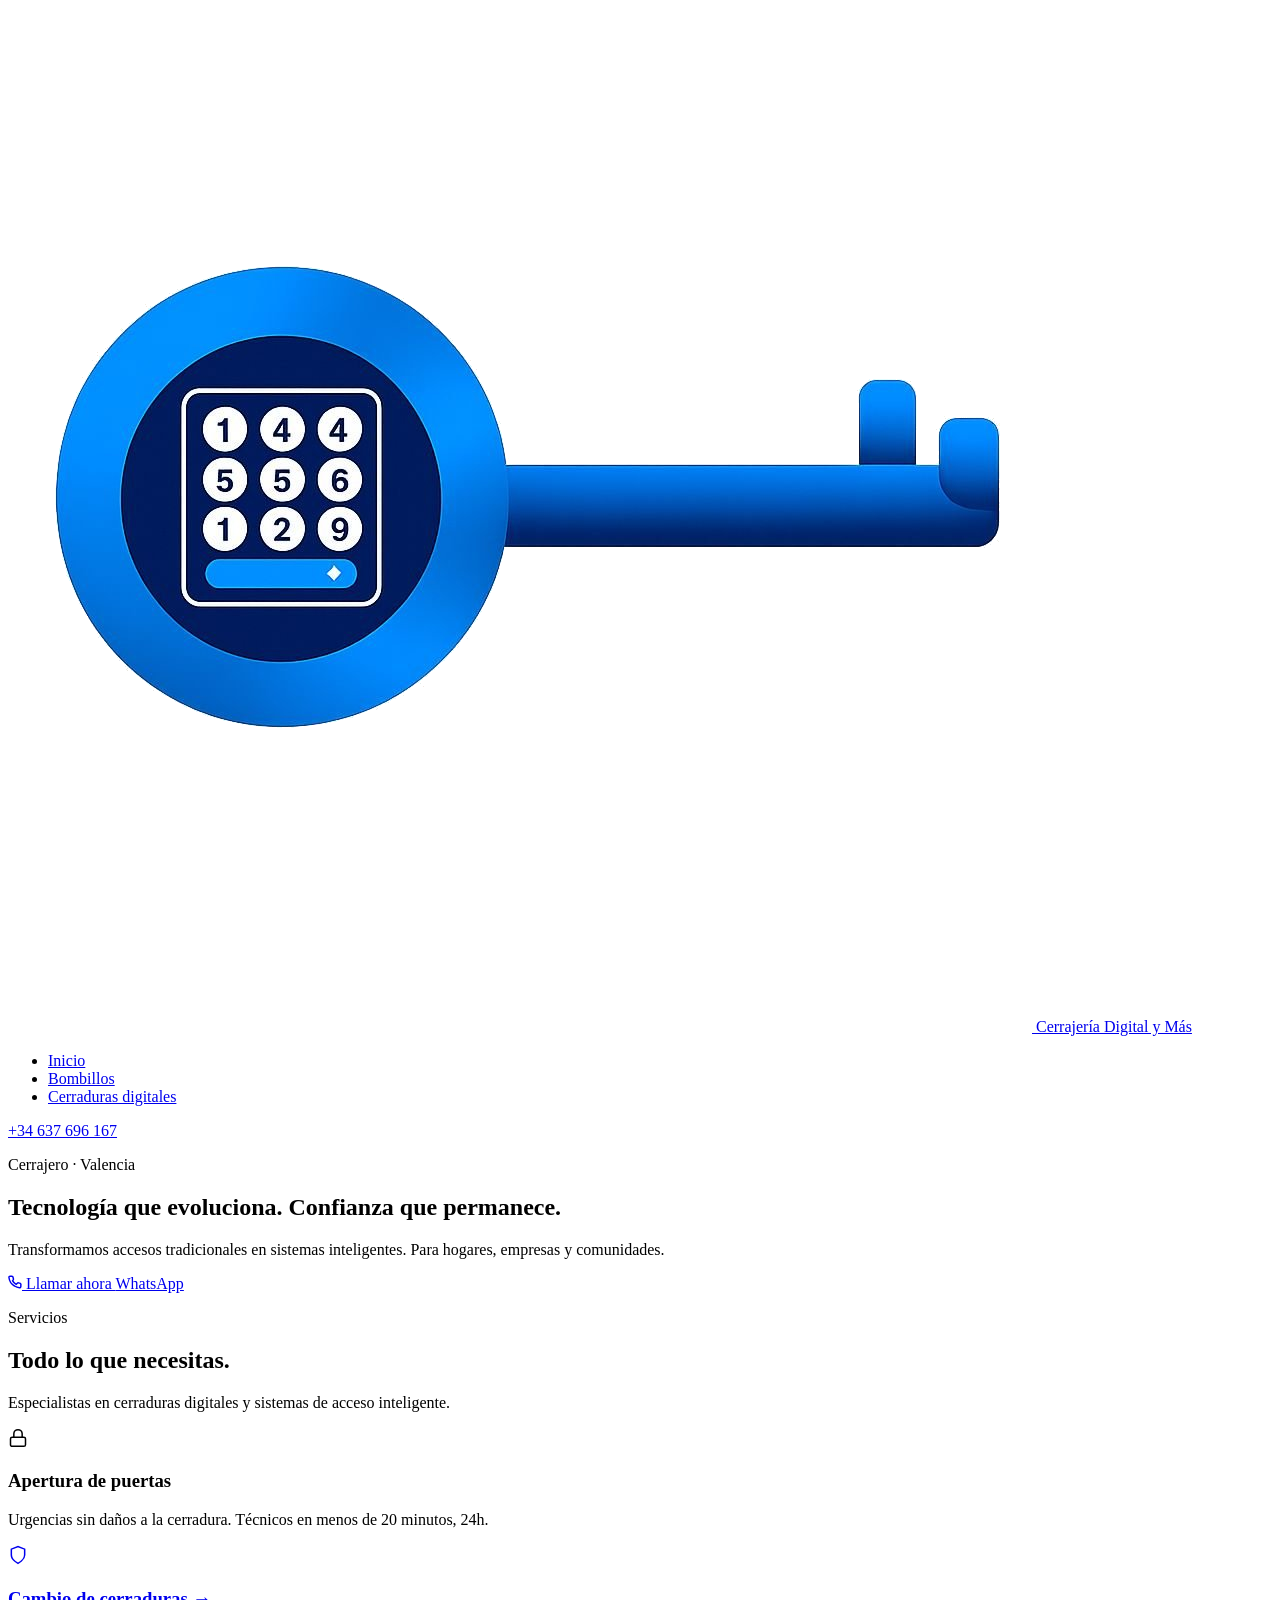
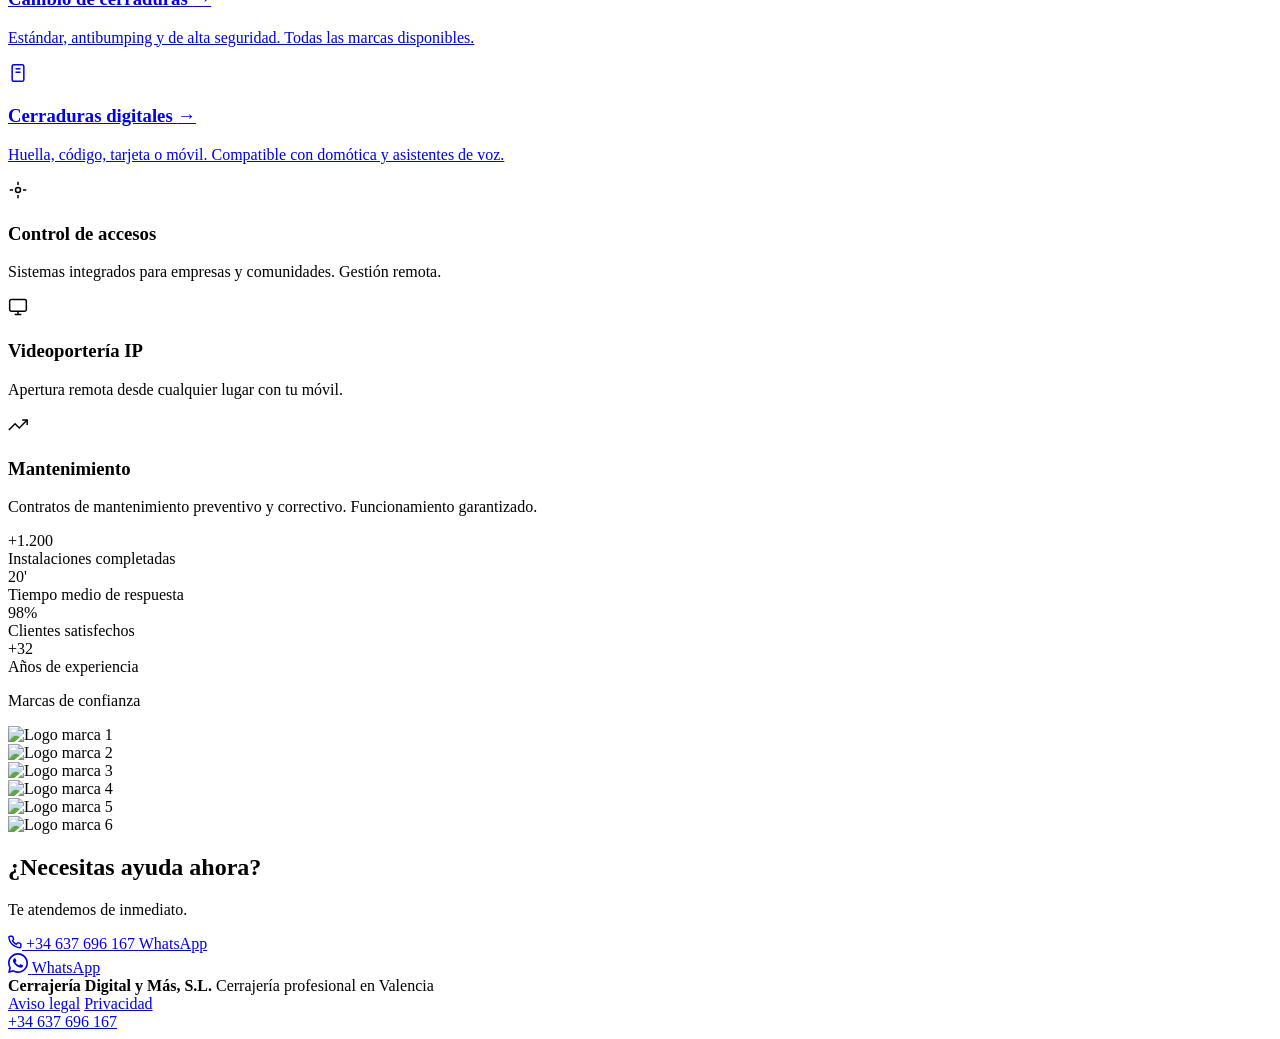
==== commit 197e8fd0: "Add files via upload" ====
--- a/index.html
+++ b/index.html
@@ -1,696 +1,199 @@
 <!DOCTYPE html>
 <html lang="es">
 <head>
-  <!-- ================= META ================= -->
-  <meta charset="UTF-8" />
-  <meta name="viewport" content="width=device-width, initial-scale=1.0" />
-  <meta name="theme-color" content="#0a0a0f" />
-  <meta name="color-scheme" content="dark" />
-  <meta name="description" content="NexaStudio diseña y desarrolla webs premium que convierten visitantes en clientes. Diseño web, e-commerce, SEO y mantenimiento con soporte continuo." />
-  <meta name="author" content="NexaStudio" />
-  <meta name="robots" content="index, follow" />
-  <link rel="canonical" href="https://nexastudio.es/" />
+<meta charset="UTF-8">
+<meta name="viewport" content="width=device-width, initial-scale=1.0">
+<title>Cerrajería Digital y Más · Valencia</title>
+<link href="https://fonts.googleapis.com/css2?family=Inter:wght@300;400;500;600&family=Exo+2:wght@600;700&display=swap" rel="stylesheet">
+<link href="https://fonts.googleapis.com/css2?family=Nunito:wght@400;700;800&family=Pacifico&display=swap" rel="stylesheet">
+<link rel="stylesheet" href="assets/core/variables.css">
+<link rel="stylesheet" href="assets/core/base.css">
+<link rel="stylesheet" href="assets/core/animations.css">
+<link rel="stylesheet" href="assets/layout/navigation.css">
+<link rel="stylesheet" href="assets/layout/footer.css">
+<link rel="stylesheet" href="assets/components/whatsapp.css">
+<link rel="stylesheet" href="assets/components/login-overlay.css">
+<link rel="stylesheet" href="assets/pages/index.css">
+</head>
+<body data-hide-nav="true">
+<div class="progress-bar" id="progressBar"></div>
 
-  <!-- Open Graph -->
-  <meta property="og:type" content="website" />
-  <meta property="og:url" content="https://nexastudio.es/" />
-  <meta property="og:title" content="NexaStudio · Webs que convierten visitantes en clientes" />
-  <meta property="og:description" content="Agencia digital premium. Diseñamos, desarrollamos y posicionamos webs que generan resultados." />
-  <meta property="og:image" content="https://nexastudio.es/assets/images/og-cover.png" />
-  <meta property="og:locale" content="es_ES" />
-  <meta property="og:site_name" content="NexaStudio" />
+<!-- LOGIN OVERLAY -->
+<div id="login-overlay" style="display:none" aria-modal="true" role="dialog" aria-labelledby="login-title">
+  <div id="login-watermark"></div>
+  <div id="login-box">
+    <img id="login-company-logo" class="logo-image" alt="Logo Cerrajeria Digital y Mas">
+    <p id="login-title">Acceso privado - introduce tus credenciales</p>
+    <input type="text" id="login-user" placeholder="Usuario" autocomplete="username">
+    <input type="password" id="login-pass" placeholder="Contrasena" autocomplete="current-password">
+    <button onclick="checkLogin()">Entrar</button>
+    <div id="login-error">Usuario o contrasena incorrectos X</div>
+    <a href="https://ag-syndicate.com/" target="_blank" class="ag-block" style="text-decoration:none;display:block;">
+      <div class="ag-block-top">
+        <span class="ag-logo-text">AG<span class="ag-green">_</span>SYNDICATE</span>
+        <span class="ag-status"><span class="ag-dot"></span>ONLINE</span>
+      </div>
+      <div class="ag-tagline">// Infraestructura &amp; Automatizacion</div>
+    </a>
+  </div>
+</div>
 
-  <!-- Twitter -->
-  <meta name="twitter:card" content="summary_large_image" />
-  <meta name="twitter:site" content="@nexastudio" />
-  <meta name="twitter:title" content="NexaStudio · Webs que convierten visitantes en clientes" />
-  <meta name="twitter:description" content="Agencia digital premium. Diseñamos webs que generan resultados." />
-  <meta name="twitter:image" content="https://nexastudio.es/assets/images/og-cover.png" />
+<!-- NAV -->
+<nav>
+  <a href="#" class="logo">
+    <img src="[data-uri]" alt="Logo" class="logo-image">
+    <span class="logo-name">Cerrajería Digital y Más</span>
+  </a>
+  <ul class="nav-links">
+    <li><a href="index.html" aria-current="page">Inicio</a></li>
+    <li><a href="bombillos.html">Bombillos</a></li>
+    <li><a href="cerraduras-digitales.html">Cerraduras digitales</a></li>
+  </ul>
+  <a href="tel:+34637696167" class="nav-cta">+34 637 696 167</a>
+</nav>
 
-  <title>NexaStudio · Webs que convierten visitantes en clientes</title>
-
-  <!-- ================= FAVICON (inline SVG, zero requests) ================= -->
-  <link rel="icon" type="image/svg+xml" href="data:image/svg+xml;utf8,<svg xmlns='http://www.w3.org/2000/svg' viewBox='0 0 32 32'><defs><linearGradient id='g' x1='0' y1='0' x2='1' y2='1'><stop offset='0' stop-color='%236366f1'/><stop offset='1' stop-color='%2306b6d4'/></linearGradient></defs><rect width='32' height='32' rx='8' fill='url(%23g)'/><path d='M8 24 L16 8 L24 24 M11 19 L21 19' stroke='white' stroke-width='3' stroke-linecap='round' stroke-linejoin='round' fill='none'/></svg>" />
-
-  <!-- ================= FONT PRELOAD (font-display: swap) ================= -->
-  <link rel="preconnect" href="https://fonts.googleapis.com" />
-  <link rel="preconnect" href="https://fonts.gstatic.com" crossorigin />
-  <link rel="preload" as="style" href="https://fonts.googleapis.com/css2?family=Inter:wght@400;500;600;700;800&display=swap" />
-  <link rel="stylesheet" href="https://fonts.googleapis.com/css2?family=Inter:wght@400;500;600;700;800&display=swap" media="print" onload="this.media='all'" />
-  <noscript><link rel="stylesheet" href="https://fonts.googleapis.com/css2?family=Inter:wght@400;500;600;700;800&display=swap" /></noscript>
-
-  <!-- ================= CRITICAL CSS (above-the-fold only) ================= -->
-  <style>
-    *,*::before,*::after{box-sizing:border-box;margin:0;padding:0}
-    html{scroll-behavior:smooth;scroll-padding-top:80px}
-    :root{
-      --bg:#0a0a0f;--bg-2:#11111a;--bg-3:#161622;
-      --text:#fff;--text-dim:#a3a3b8;--text-muted:#6b7280;
-      --border:rgba(255,255,255,.08);--border-bright:rgba(255,255,255,.14);
-      --brand-1:#6366f1;--brand-2:#06b6d4;
-      --brand-grad:linear-gradient(135deg,#6366f1 0%,#06b6d4 100%);
-      --brand-grad-soft:linear-gradient(135deg,rgba(99,102,241,.15),rgba(6,182,212,.15));
-      --glass:rgba(255,255,255,.04);--glass-strong:rgba(255,255,255,.06);
-      --radius-sm:10px;--radius:16px;--radius-lg:24px;
-      --shadow-lg:0 30px 60px -20px rgba(0,0,0,.5),0 0 0 1px rgba(255,255,255,.04);
-      --ease:cubic-bezier(.22,.61,.36,1);
-    }
-    body{font-family:'Inter',-apple-system,BlinkMacSystemFont,'Segoe UI',sans-serif;background:var(--bg);color:var(--text);line-height:1.6;overflow-x:hidden;-webkit-font-smoothing:antialiased;-moz-osx-font-smoothing:grayscale}
-    body::before{content:"";position:fixed;inset:0;background:radial-gradient(1200px 600px at 10% -10%,rgba(99,102,241,.18),transparent 60%),radial-gradient(900px 500px at 100% 10%,rgba(6,182,212,.12),transparent 60%),radial-gradient(800px 500px at 50% 100%,rgba(99,102,241,.08),transparent 60%);z-index:-1;pointer-events:none}
-    img{max-width:100%;display:block}
-    a{color:inherit;text-decoration:none}
-    button{font-family:inherit;cursor:pointer;border:none;background:none;color:inherit}
-    .container{width:min(1200px,92%);margin-inline:auto}
-    h1,h2,h3,h4{font-weight:800;letter-spacing:-.02em;line-height:1.15}
-    .grad{background:var(--brand-grad);-webkit-background-clip:text;background-clip:text;-webkit-text-fill-color:transparent;color:transparent}
-
-    /* Navbar (critical) */
-    .nav{position:fixed;top:0;left:0;right:0;z-index:100;padding:14px 0;background:rgba(10,10,15,.55);backdrop-filter:saturate(160%) blur(18px);-webkit-backdrop-filter:saturate(160%) blur(18px);border-bottom:1px solid transparent;transition:background .3s var(--ease),border-color .3s var(--ease),padding .3s var(--ease)}
-    .nav.is-scrolled{background:rgba(10,10,15,.78);border-bottom-color:var(--border);padding:10px 0}
-    .nav-inner{display:flex;align-items:center;justify-content:space-between;gap:24px}
-    .brand{display:flex;align-items:center;gap:10px;font-weight:800;font-size:1.15rem;letter-spacing:-.02em}
-    .brand-logo{width:32px;height:32px;border-radius:9px;background:var(--brand-grad);display:grid;place-items:center;box-shadow:0 8px 20px -6px rgba(99,102,241,.6);position:relative}
-    .brand-logo::after{content:"";position:absolute;inset:2px;border-radius:7px;background:linear-gradient(135deg,rgba(255,255,255,.18),transparent 40%)}
-    .brand-logo svg{position:relative;z-index:1}
-    .nav-links{display:flex;gap:6px;align-items:center;list-style:none}
-    .nav-links a{position:relative;display:block;padding:8px 14px;font-size:.92rem;color:var(--text-dim);border-radius:8px;transition:color .2s var(--ease)}
-    .nav-links a:hover,.nav-links a.is-active{color:#fff}
-    .nav-links a.is-active::after{content:"";position:absolute;left:14px;right:14px;bottom:2px;height:2px;background:var(--brand-grad);border-radius:2px}
-    .nav-cta{padding:9px 18px!important;border-radius:10px;background:var(--brand-grad);color:#fff!important;font-weight:600;transition:transform .2s var(--ease),box-shadow .2s var(--ease)}
-    .nav-cta:hover{transform:translateY(-1px);box-shadow:0 10px 25px -10px rgba(99,102,241,.7)}
-    .nav-cta::after{display:none!important}
-    .burger{display:none;width:40px;height:40px;border-radius:10px;border:1px solid var(--border);background:var(--glass);place-items:center}
-    .burger span{display:block;width:18px;height:2px;background:#fff;position:relative;transition:.3s}
-    .burger span::before,.burger span::after{content:"";position:absolute;left:0;width:18px;height:2px;background:#fff;transition:.3s}
-    .burger span::before{top:-6px}.burger span::after{top:6px}
-    .nav.is-open .burger span{background:transparent}
-    .nav.is-open .burger span::before{top:0;transform:rotate(45deg)}
-    .nav.is-open .burger span::after{top:0;transform:rotate(-45deg)}
-
-    /* Hero (critical) */
-    .hero{min-height:100vh;display:grid;align-items:center;padding:120px 0 80px;position:relative;overflow:hidden}
-    .hero-grid{display:grid;grid-template-columns:1.05fr .95fr;gap:60px;align-items:center}
-    .eyebrow{display:inline-block;font-size:13px;font-weight:600;letter-spacing:.12em;text-transform:uppercase;padding:6px 14px;border-radius:999px;background:var(--brand-grad-soft);color:#c7d2fe;border:1px solid rgba(99,102,241,.3);margin-bottom:18px}
-    .hero-title{font-size:clamp(2.5rem,5.2vw,4.4rem);line-height:1.05;margin-bottom:20px;letter-spacing:-.03em}
-    .hero-sub{font-size:clamp(1rem,1.3vw,1.15rem);color:var(--text-dim);max-width:560px;margin-bottom:36px}
-    .hero-ctas{display:flex;gap:14px;flex-wrap:wrap;margin-bottom:36px}
-    .hero-meta{display:flex;gap:28px;flex-wrap:wrap;font-size:.88rem;color:var(--text-muted)}
-    .hero-meta>div{display:flex;align-items:center;gap:8px}
-    .hero-meta strong{color:#fff;font-weight:700}
-    .btn{display:inline-flex;align-items:center;gap:10px;padding:14px 26px;border-radius:12px;font-weight:600;font-size:.95rem;transition:transform .2s var(--ease),box-shadow .2s var(--ease),background .2s var(--ease);white-space:nowrap}
-    .btn-primary{background:var(--brand-grad);color:#fff;box-shadow:0 14px 30px -12px rgba(99,102,241,.6)}
-    .btn-primary:hover{transform:translateY(-2px);box-shadow:0 18px 40px -12px rgba(99,102,241,.8)}
-    .btn-ghost{background:var(--glass);border:1px solid var(--border-bright);color:#fff;backdrop-filter:blur(10px)}
-    .btn-ghost:hover{background:var(--glass-strong);transform:translateY(-2px)}
-    .btn svg{transition:transform .2s var(--ease)}
-    .btn:hover svg{transform:translateX(3px)}
-
-    /* Hero visual (critical) */
-    .hero-visual{position:relative;aspect-ratio:1/1;max-width:560px;margin-left:auto}
-    .orb{position:absolute;border-radius:50%;filter:blur(60px);opacity:.6;pointer-events:none;will-change:transform}
-    .orb-1{width:320px;height:320px;background:#6366f1;top:10%;left:10%;animation:float1 10s ease-in-out infinite}
-    .orb-2{width:260px;height:260px;background:#06b6d4;bottom:10%;right:5%;animation:float2 12s ease-in-out infinite}
-    @keyframes float1{0%,100%{transform:translate3d(0,0,0)}50%{transform:translate3d(20px,-30px,0)}}
-    @keyframes float2{0%,100%{transform:translate3d(0,0,0)}50%{transform:translate3d(-25px,20px,0)}}
-    .device{position:absolute;border-radius:16px;background:var(--bg-3);border:1px solid var(--border-bright);box-shadow:var(--shadow-lg);overflow:hidden;will-change:transform}
-    .device-laptop{width:78%;aspect-ratio:16/10;top:18%;left:0;animation:floatDev 6s ease-in-out infinite}
-    .device-phone{width:22%;aspect-ratio:9/18;bottom:4%;right:4%;border-radius:22px;animation:floatDev2 6s ease-in-out infinite .8s}
-    @keyframes floatDev{0%,100%{transform:perspective(900px) rotateY(-8deg) rotateX(3deg) translateY(0)}50%{transform:perspective(900px) rotateY(-8deg) rotateX(3deg) translateY(-12px)}}
-    @keyframes floatDev2{0%,100%{transform:perspective(900px) rotateY(12deg) rotateX(-2deg) translateY(0)}50%{transform:perspective(900px) rotateY(12deg) rotateX(-2deg) translateY(10px)}}
-    .device-bar{height:22px;display:flex;align-items:center;gap:6px;padding:0 10px;background:rgba(255,255,255,.03);border-bottom:1px solid var(--border)}
-    .device-bar span{width:8px;height:8px;border-radius:50%;background:#3f3f54}
-    .device-bar span:first-child{background:#ef4444}
-    .device-bar span:nth-child(2){background:#f59e0b}
-    .device-bar span:nth-child(3){background:#10b981}
-    .device-content{padding:14px;display:grid;gap:8px}
-    .bar{height:10px;border-radius:5px;background:linear-gradient(90deg,rgba(99,102,241,.6),rgba(6,182,212,.4))}
-    .bar.sm{width:40%}.bar.md{width:65%;background:rgba(255,255,255,.08)}
-    .bar.lg{width:90%;background:rgba(255,255,255,.06)}
-    .bar.xl{height:60px;border-radius:10px;background:linear-gradient(135deg,rgba(99,102,241,.3),rgba(6,182,212,.2))}
-    .grid-2{display:grid;grid-template-columns:1fr 1fr;gap:8px;margin-top:6px}
-    .tile{aspect-ratio:1;border-radius:8px;background:linear-gradient(135deg,rgba(99,102,241,.2),rgba(6,182,212,.12));border:1px solid var(--border)}
-    .floating-chip{position:absolute;padding:10px 14px;border-radius:12px;background:rgba(22,22,34,.8);backdrop-filter:blur(14px);border:1px solid var(--border-bright);font-size:.82rem;font-weight:600;display:flex;align-items:center;gap:8px;box-shadow:va